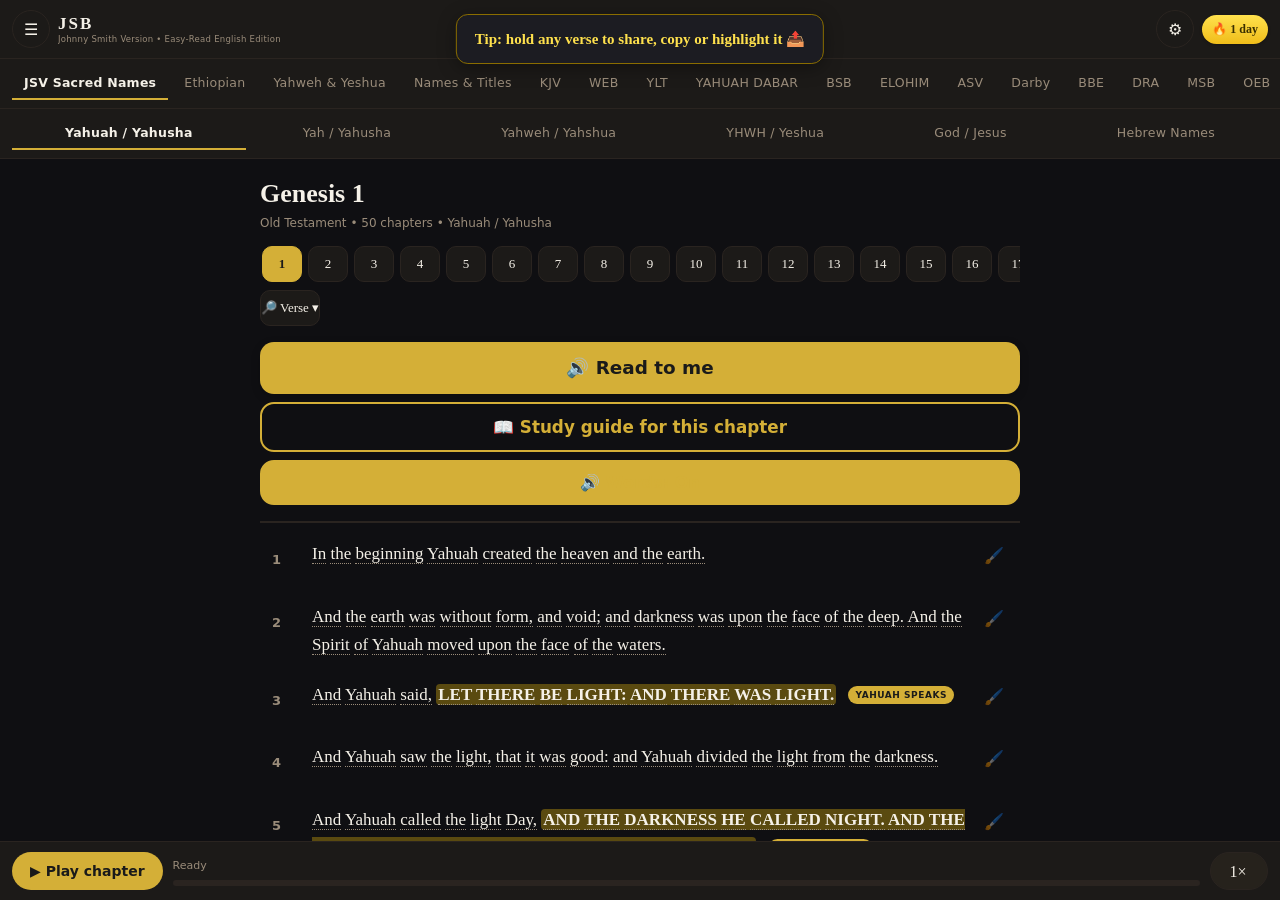
==== index.html @ 3715b771 "Add the God's Holy Word static PWA site. Merge both site halves at the repository root so GitHub Pag" ====
<!DOCTYPE html>
<html lang="en">
<head>
<meta charset="UTF-8">
<meta name="viewport" content="width=device-width,initial-scale=1,maximum-scale=1,user-scalable=no,viewport-fit=cover">
<meta name="apple-mobile-web-app-capable" content="yes">
<meta name="mobile-web-app-capable" content="yes">
<meta name="apple-mobile-web-app-status-bar-style" content="black-translucent">
<meta name="apple-mobile-web-app-title" content="Holy Word">
<meta name="format-detection" content="telephone=no">
<meta name="theme-color" content="#0F0F12">
<link rel="manifest" href="manifest.json">
<link rel="apple-touch-icon" href="apple-touch-icon.png">
<link rel="icon" type="image/png" href="favicon.png">
<title>God's Holy Word</title>
<style>html,body{background:#0F0F12}</style>
<script>try{if(localStorage.getItem('qodesh:theme')==='light'){document.documentElement.style.background='#FFFBF0';}}catch(e){}</script>
<link rel="stylesheet" href="style.css">
<link rel="stylesheet" href="pwa.css">
</head>
<body>
<script>/* GHW v1.7: apply theme before first paint; dark unless the user saved light */try{if(localStorage.getItem('qodesh:theme')!=='light'){document.body.classList.add('dark');}}catch(e){document.body.classList.add('dark');}</script>
<div id="loading"><div class="load-box"><div class="load-logo">GHW</div><div class="load-sub">God's Holy Word</div><div id="load-msg">Loading scriptures…</div></div></div>

<header id="topbar">
  <button id="btn-books" class="hbtn" aria-label="Books">&#9776;</button>
  <div class="brand"><div class="logo" id="brand-logo">JSB</div><div class="tagline" id="brand-tagline">God's Holy Word &bull; Easy-Read English Edition</div></div>
  <button id="btn-settings" class="hbtn" aria-label="Settings">&#9881;</button>
  <span id="streak-badge" class="streak-badge" title="Daily reading streak">&#128293; 0 days</span>
</header>
<nav id="version-tabs" class="name-tabs" aria-label="Bible version">
  <button id="ver-sacred" class="name-tab active" role="tab">JSV Sacred Names</button>
  <button id="ver-ethiopic" class="name-tab" role="tab">Ethiopian</button>
  <button id="ver-yy" class="name-tab" role="tab">Yahweh &amp; Yeshua</button>
  <button id="ver-nt" class="name-tab" role="tab">Names &amp; Titles</button>
  <button id="ver-kjv" class="name-tab" role="tab">KJV</button>
  <button id="ver-web" class="name-tab" role="tab">WEB</button>
  <button id="ver-ylt" class="name-tab" role="tab">YLT</button>
  <button id="ver-ydabar" class="name-tab" role="tab">YAHUAH DABAR</button>
  <button id="ver-bsb" class="name-tab" role="tab">BSB</button>
  <button id="ver-elohim" class="name-tab" role="tab">ELOHIM</button>
  <button id="ver-compare" class="name-tab" role="tab">Compare</button>
  <button id="ver-votd" class="name-tab" role="tab">Verse of the Day</button>
  <button id="ver-notes" class="name-tab" role="tab">&#128221; Notes</button>
</nav>
<nav id="name-tabs" class="name-tabs" aria-label="Divine name rendering"></nav>

<aside id="sidebar">
  <div class="side-head">
    <input id="book-search" type="search" placeholder="Search 94 books…" autocomplete="off">
    <div class="legend" id="legend-row">
      <span class="chip chip-hl">GOLD = <b id="legend-father">Yahuah</b> speaks</span>
      <span class="chip chip-red">RED = words of <b id="legend-son">Yahusha</b></span>
    </div>
    <div class="streak-side"><span id="streak-badge-side">&#128293; 0-day reading streak</span></div>
    <div id="votd-card" class="votd-card" role="button" tabindex="0" title="Tap to open this verse">
      <div class="votd-label">VERSE OF THE DAY</div>
      <div class="votd-ref" id="votd-ref"></div>
      <div class="votd-text" id="votd-text"></div>
    </div>
  </div>
  <div id="book-list"></div>
  <div class="side-foot">God's Holy Word v2.10 &bull; iPhone web app &bull; offline &bull; tap a verse to hear it</div>
</aside>
<div id="scrim"></div>

<aside id="study">
  <div class="study-head">
    <b>&#128214; Study &amp; Notes</b>
    <button id="btn-study-close" class="hbtn">&times;</button>
  </div>
  <div class="study-body">
    <div class="study-nav">
      <button id="btn-study-prev" class="nav-btn">&larr; Prev</button>
      <b id="study-chap-label">Study</b>
      <button id="btn-study-next" class="nav-btn">Next &rarr;</button>
    </div>
    <div id="study-content">
      <div class="study-sec">
        <h3 class="study-h">Matthew Henry Commentary</h3>
        <div id="mh-notes"><p class="muted">Opening study notes…</p></div>
      </div>
      <div class="study-sec">
        <h3 class="study-h">Cross-references</h3>
        <div id="mh-xrefs"></div>
      </div>
    </div>
    <div class="howto">
      <b>How to read</b>
      <ul>
        <li><span class="swatch sw-hl"></span>Gold highlight — the Father speaks directly</li>
        <li><span class="swatch sw-red"></span>Red text — the Son's spoken words</li>
        <li>Tap any verse to hear it read aloud</li>
        <li>Tap <b>&#128266; Words</b> above the chapter, then tap any single word to hear it pronounced</li>
        <li>Tap <b>&#128266; Read to me</b> (or the bottom bar) to play a whole chapter with read-along highlighting</li>
        <li>Switch divine-name rendering anytime above — highlighting is unaffected</li>
      </ul>
    </div>
    <div class="notes">
      <b id="notes-title">My notes</b>
      <button id="notes-share" class="notes-share-btn">&#128228; Share notes</button>
      <textarea id="notes-box" placeholder="Write your insights for this chapter… saved automatically on this device."></textarea>
    </div>
  </div>
</aside>
<aside id="history">
  <div class="study-head">
    <b>&#128197; Reading history</b>
    <button id="btn-history-close" class="hbtn">&times;</button>
  </div>
  <div class="study-body" id="history-body"></div>
</aside>

<main id="reader">
  <div class="chap-head">
    <h1 id="book-title">God's Holy Word</h1>
    <div id="book-sub" class="sub"></div>
    <div id="chapter-chips"></div>
    <button class="verse-jump-btn" id="btn-verse">&#128270; Verse &#9662;</button>
    <button class="read-big" id="btn-read">&#128266; Read to me</button>
    <button class="study-big" id="btn-read-study">&#128214; Study guide for this chapter</button>
    <button class="words-btn" id="btn-words">&#128266; Words: Off</button>
  </div>
  <div id="verses"></div>
  <div class="reader-foot">End of chapter</div>
</main>

<section id="votd-view" class="votd-view hidden" aria-label="Verse of the day">
  <div class="votd-page">
    <div class="votd-label">VERSE OF THE DAY</div>
    <div class="votd-tab-date" id="votdtab-date"></div>
    <div class="votd-tab-ref" id="votdtab-ref"></div>
    <div class="votd-ver-pill" id="votdtab-verpill"></div>
    <div class="votd-tab-verse" id="votdtab-text"></div>
    <button class="read-big" id="btn-votd-chapter">&#128214; Read full chapter</button>
    <div class="votd-tomorrow" id="votdtab-tomorrow"></div>
  </div>
</section>

<section id="notes-view" class="notes-view hidden" aria-label="My notes">
  <div class="notes-page">
    <h2 class="notes-h">&#128396;&#65039; Highlighted verses</h2>
    <div id="notes-hl-list"></div>
    <h2 class="notes-h">&#128221; Chapter notes</h2>
    <div id="notes-note-list"></div>
  </div>
</section>

<div id="audiobar">
  <button id="btn-play" class="play-btn">&#9654; Play chapter</button>
  <button id="btn-pause" class="hbtn hidden" aria-label="Pause or resume">&#10074;&#10074;</button>
  <div class="prog-wrap">
    <div class="prog-meta"><span id="now-reading">Ready</span><span id="verse-pos"></span></div>
    <div class="progress"><div class="progress-fill" id="progress-fill"></div></div>
  </div>
  <select id="rate" class="hselect" aria-label="Playback speed">
    <option value="0.5">0.5&times;</option>
    <option value="0.75">0.75&times;</option>
    <option value="0.8">0.8&times;</option>
    <option value="1" selected>1&times;</option>
    <option value="1.25">1.25&times;</option>
    <option value="1.5">1.5&times;</option>
    <option value="2">2&times;</option>
  </select>
  <button id="btn-stop" class="hbtn hidden">&#9632;</button>
</div>

<div id="streak-toast" class="streak-toast"></div>

<div id="set-sheet" class="sheet-gone" aria-hidden="true">
  <div id="set-card" role="dialog" aria-label="Settings">
    <div id="set-head"><b>&#9881; Settings</b><button id="set-close" aria-label="Close settings">&times;</button></div>
    <div class="set-sec">
      <div class="set-label">Text size</div>
      <div class="set-row">
        <button id="set-font-dec" class="set-btn" aria-label="Smaller text">A&#8722;</button>
        <span id="set-font-sample">Aa</span>
        <button id="set-font-inc" class="set-btn" aria-label="Larger text">A+</button>
      </div>
      <div class="set-hint" id="set-font-val">17px</div>
    </div>
    <div class="set-sec">
      <div class="set-label">Theme</div>
      <div class="set-row">
        <button id="set-theme-light" class="set-chip">Light</button>
        <button id="set-theme-dark" class="set-chip">Dark</button>
      </div>
    </div>
    <div class="set-sec">
      <div class="set-label">Read-to-me speed</div>
      <div class="set-row" id="set-speed-row">
        <button class="set-chip" data-rate="0.5">0.5&times;</button>
        <button class="set-chip" data-rate="0.75">0.75&times;</button>
        <button class="set-chip" data-rate="1">1&times;</button>
        <button class="set-chip" data-rate="1.25">1.25&times;</button>
        <button class="set-chip" data-rate="1.5">1.5&times;</button>
        <button class="set-chip" data-rate="2">2&times;</button>
      </div>
    </div>
    <div class="set-sec" id="set-voice-sec">
      <div class="set-label">Reading voice</div>
      <div class="set-row">
        <select id="set-voice" class="hselect" aria-label="Reading voice"></select>
      </div>
    </div>
    <div class="set-sec">
      <div class="set-label">Tap a word to hear it</div>
      <div class="set-row">
        <button id="set-words" class="set-chip">Off</button>
      </div>
      <div class="set-hint">Tip: long-press a word for its definition. Long-press a verse number to highlight it into your notes.</div>
    </div>
    <div class="set-sec" id="set-bright-sec">
      <div class="set-label">Display brightness <span class="set-hint" id="set-bright-val">100%</span></div>
      <input type="range" id="set-bright" min="10" max="100" value="100" step="1" aria-label="Display brightness">
    </div>
    <div class="set-sec" id="set-awake-sec">
      <div class="set-label">Keep screen awake</div>
      <div class="set-row">
        <button id="set-awake" class="set-chip on">On</button>
      </div>
    </div>
    <div class="set-sec">
      <button id="set-study" class="set-wide">&#128214; Study &amp; notes for this chapter</button>
      <button id="set-history" class="set-wide">&#128197; Reading history</button>
    </div>
    <div class="set-sec">
      <div class="set-label">Bible text credits</div>
      <div class="set-hint">BSB: Berean Standard Bible, public domain.</div>
      <div class="set-hint">ELOHIM: Accurate-Names Edition — WEB text (public domain) with divine names restored from the Hebrew (Open Scriptures Hebrew Bible, CC BY 4.0).</div>
      <div class="set-hint">ASV (1901), Darby (1890), Douay-Rheims (1899), Geneva (1599), JPS (1917), Revised Version (1885), Wycliffe (c. 1395), BBE, Brenton Septuagint (1851), Webster (1833): public domain.</div>
      <div class="set-hint">MSB: Majority Standard Bible, public domain. OEB: Open English Bible, public domain (CC0). WMB: World Messianic Bible, public domain. TCNT: Twentieth Century New Testament, public domain.</div>
      <div class="set-hint">LSV: Literal Standard Version (LSV) &copy; 2020 Covenant Press, used under Creative Commons Attribution-ShareAlike (CC BY-SA).</div>
      <div class="set-hint">Ethiopian (ETH): English of the Ethiopian Orthodox wider canon (93 books including Extra Texts: Gospel of Thomas and Questions of Bartholomew; v2.4 adds a Dead Sea Scrolls section, see below), with 1 Enoch, Jubilees, and the Apostolic Fathers. Standard Christian names (God, Lord, Jesus). Broader-canon books use public-domain English (e.g. R.H. Charles for Enoch/Jubilees); the 66-book core matches the app&rsquo;s Sacred Names edition with names restored to God/Jesus.</div>
      <div class="set-hint">Yahweh &amp; Yeshua (Y&amp;Y, v2.6): the same modernized text as the JSV Sacred Names edition (all 94 books, including Extra Texts and the Dead Sea Scrolls section), with YAHWEH for every reference to the true God (LORD, GOD and God), Lord kept for Lord, and Yeshua for Jesus (v2.7).</div>
      <div class="set-hint">Names &amp; Titles (N&amp;T, v2.8): follows the original languages. YAHWEH where the KJV prints LORD/GOD for the divine Name (YAH in Ps 68:4; Yahweh-Yireh, Yahweh-Nissi, Yahweh-Shalom), titles kept as titles (God, Lord, Most High, Almighty), Yeshua for Jesus; Christ and Messiah unchanged.</div>
      <div class="set-hint">Gospel of Thomas: English by Mark M. Mattison (gospels.net), public domain; 114 sayings (+ prologue). In JSV, Jesus&rarr;Yahusha and divine God&rarr;Yahuah. Listed under Extra Texts (not the traditional Ethiopian closed canon).</div>
      <div class="set-hint">Questions of Bartholomew (Gospel of Bartholomew): English by M. R. James, The Apocryphal New Testament (Oxford, 1924), public domain; 5 chapters. Same JSV name rendering as Thomas. Listed under Extra Texts.</div>
    </div>
    <div class="set-sec" id="dss-credits">
      <div class="set-label">Dead Sea Scrolls credits</div>
      <div class="set-hint"><b>Damascus Document</b> (Cairo Genizah Texts A &amp; B; also called &ldquo;Fragments of a Zadokite Work&rdquo;): English translation by R. H. Charles, in <i>The Apocrypha and Pseudepigrapha of the Old Testament in English</i>, vol. 2 (Oxford: Clarendon Press, 1913), pp. 799&ndash;834. License: public domain (published 1913; translator died 1931). Source scan: archive.org/details/apocryphapseudep02charuoft (marked NOT_IN_COPYRIGHT). Text taken from the scan&rsquo;s OCR and proofread; chapters and verses follow Charles. Archaic English lightly modernized as in the rest of the app; in JSV, God&rarr;Yahuah. &ldquo;[...]&rdquo; marks gaps in the manuscript. The intro note is an app note, not part of the translation.</div>
      <div class="set-hint">Other Qumran writings (Community Rule, War Scroll, Thanksgiving Hymns, Temple Scroll, Habakkuk Pesher, Genesis Apocryphon, Rule of the Congregation, Rule of Blessings, Copper Scroll, Songs of the Sabbath Sacrifice) are not included because no public-domain or openly licensed (CC0 / CC BY / CC BY-SA) English translation could be found; all were discovered after 1947 and the available translations are still under copyright.</div>
    </div>
  </div>
</div>

<div id="def-sheet" class="sheet-gone" aria-hidden="true">
  <div id="def-card" role="dialog" aria-label="Word definition">
    <div id="def-head"><span id="def-word"></span><button id="def-close" aria-label="Close definition">&times;</button></div>
    <div id="def-bible">
      <div id="def-bible-head"></div>
      <div id="def-origin"></div>
      <div id="def-ancient"></div>
      <div id="def-drift"></div>
    </div>
    <div id="def-modern">
      <div id="def-modern-head"></div>
      <div id="def-modern-text"></div>
    </div>
    <button id="def-highlight" class="hl-wide">&#128396;&#65039; Highlight this verse</button>
    <div id="def-src">Definitions: WordNet &bull; Princeton University &bull; Strong's Concordance (public domain)</div>
  </div>
</div>
<div id="hl-sheet" class="sheet-gone" aria-hidden="true">
  <div id="hl-card" role="dialog" aria-label="Highlight verse">
    <div id="hl-head"><b id="hl-title">Highlight verse</b></div>
    <div id="hl-sub">Tap a color below to paint the verse</div>
    <div id="hl-colors">
      <button class="hl-btn" data-c="y" aria-label="Yellow highlight"><span class="hl-swatch hl-sw-y"></span></button>
      <button class="hl-btn" data-c="g" aria-label="Green highlight"><span class="hl-swatch hl-sw-g"></span></button>
      <button class="hl-btn" data-c="p" aria-label="Pink highlight"><span class="hl-swatch hl-sw-p"></span></button>
      <button class="hl-btn" data-c="b" aria-label="Blue highlight"><span class="hl-swatch hl-sw-b"></span></button>
      <button class="hl-btn" data-c="o" aria-label="Orange highlight"><span class="hl-swatch hl-sw-o"></span></button>
    </div>
    <button id="hl-remove" class="hl-wide">Remove highlight</button>
    <button id="hl-share" class="hl-wide">&#128228; Share verse</button>
    <button id="hl-cancel" class="hl-wide">Cancel</button>
    <div class="set-hint">The verse is saved into this chapter's notes.</div>
  </div>
</div>
<button id="sel-cancel" aria-label="Cancel verse selection">&#10005;</button>
<div id="sel-bar" class="sel-gone" role="toolbar" aria-label="Selected verses" aria-hidden="true">
  <div id="sel-info"><b id="sel-ref"></b><span id="sel-count"></span></div>
  <div id="sel-actions">
    <button id="sel-share" class="sel-act"><span class="sel-ic">&#128228;</span>Share</button>
    <button id="sel-image" class="sel-act"><span class="sel-ic">&#128444;&#65039;</span>Image</button>
    <button id="sel-copy" class="sel-act"><span class="sel-ic">&#128203;</span>Copy</button>
    <button id="sel-hl" class="sel-act"><span class="sel-ic">&#128396;&#65039;</span>Highlight</button>
    <button id="sel-note" class="sel-act"><span class="sel-ic">&#128221;</span>Note</button>
    <button id="sel-define" class="sel-act"><span class="sel-ic">&#128214;</span>Define</button>
    <button id="sel-close" class="sel-act" aria-label="Close selection"><span class="sel-ic">&#10005;</span>Close</button>
  </div>
</div>
<div id="card-sheet" class="sheet-gone" aria-hidden="true">
  <div id="card-card" role="dialog" aria-label="Share verse as image">
    <div id="card-head"><b>Verse image</b><span id="card-title"></span></div>
    <div id="card-preview"><img id="card-img" alt="Verse image preview"></div>
    <div id="card-styles">
      <button class="card-style" data-s="midnight"><span class="card-sw cs-midnight"></span>Midnight</button>
      <button class="card-style" data-s="royal"><span class="card-sw cs-royal"></span>Royal</button>
      <button class="card-style" data-s="ember"><span class="card-sw cs-ember"></span>Ember</button>
      <button class="card-style" data-s="forest"><span class="card-sw cs-forest"></span>Forest</button>
      <button class="card-style" data-s="slate"><span class="card-sw cs-slate"></span>Slate</button>
    </div>
    <div id="card-btns">
      <button id="card-share" class="hl-wide card-primary">&#128228; Share image</button>
      <button id="card-save" class="hl-wide">&#11015;&#65039; Save image</button>
      <button id="card-cancel" class="hl-wide">Cancel</button>
    </div>
  </div>
</div>

<div id="verse-sheet" class="sheet-gone" aria-hidden="true">
  <div id="verse-card" role="dialog" aria-label="Jump to verse">
    <div id="verse-head"><b id="verse-title">Verses</b><button id="verse-close" aria-label="Close verse picker">&times;</button></div>
    <div id="verse-grid"></div>
  </div>
</div>

<script src="pwa-shim.js"></script>
<script src="app.js"></script>
<script src="backup.js"></script>
</body>
</html>
---- style.css ----
/* Qodesh — Sacred Name Bible reader */
:root{
  --gold:#D4AF37; --gold-deep:#8a6d1a; --red:#c00000;
  --bg:#FFFBF0; --card:#FFFFFF; --text:#1A1A1A; --muted:#8A7D6B;
  --border:#E8DCC6; --hl-bg:#ffe14d; --chip:#f4efe2;
  --vsize:17px;
}
body.dark{
  --bg:#0F0F12; --card:#1C1A18; --text:#F5F1E8; --muted:#9A8C7A;
  --border:#2A2420; --hl-bg:#5a4a10; --chip:#26221c;
}
*{box-sizing:border-box;margin:0;padding:0;-webkit-tap-highlight-color:transparent}
html,body{height:100%}
body{font-family:Georgia,'Times New Roman',serif;background:var(--bg);color:var(--text);
  line-height:1.75;display:flex;flex-direction:column;overflow:hidden}
button,select,input,textarea{font-family:inherit}

/* ---------- loading ---------- */
#loading{position:fixed;inset:0;background:var(--bg);z-index:200;display:flex;
  align-items:center;justify-content:center}
#loading.gone{display:none}
.load-logo{font-size:34px;letter-spacing:.25em;color:var(--gold-deep);font-weight:bold;text-align:center}
#load-msg{text-align:center;color:var(--muted);margin-top:8px;font-size:14px}

/* ---------- header ---------- */
#topbar{display:flex;align-items:center;gap:8px;padding:10px 12px;
  background:var(--card);border-bottom:1px solid var(--border);flex-shrink:0;z-index:40}
.logo{font-weight:bold;letter-spacing:.12em;font-size:17px;white-space:nowrap}
.logo span{color:var(--gold-deep)}
.hspacer{flex:1}
.hbtn{border:1px solid var(--border);background:var(--card);color:var(--text);
  border-radius:999px;min-width:38px;height:38px;padding:0 10px;font-size:16px;cursor:pointer}
.hbtn:active{transform:scale(.94)}
.hselect{border:1px solid var(--border);background:var(--chip);color:var(--text);
  border-radius:999px;height:38px;padding:0 8px;font-size:12px;cursor:pointer;max-width:150px}
.hidden{display:none!important}

/* ---------- name tabs ---------- */
.name-tabs{display:flex;gap:4px;overflow-x:auto;padding:8px 12px;flex-shrink:0;
  background:var(--card);border-bottom:1px solid var(--border);scrollbar-width:none}
.name-tabs::-webkit-scrollbar{display:none}
.name-tab{flex:1 0 auto;white-space:nowrap;border:0;background:transparent;color:var(--muted);
  font-size:12.5px;padding:8px 12px;cursor:pointer;border-bottom:2px solid transparent;
  font-family:system-ui,sans-serif;letter-spacing:.02em}
.name-tab.active{color:var(--text);font-weight:bold;border-bottom-color:var(--gold)}
.name-tab:active{transform:scale(.96)}

/* ---------- sidebar ---------- */
#sidebar{position:fixed;top:0;bottom:0;left:0;width:320px;max-width:88vw;z-index:60;
  background:var(--card);border-right:1px solid var(--border);display:flex;
  flex-direction:column;transform:translateX(-105%);transition:transform .25s ease}
#sidebar.open{transform:none;box-shadow:0 0 40px rgba(0,0,0,.25)}
.side-head{padding:12px;border-bottom:1px solid var(--border);flex-shrink:0}
#book-search{width:100%;padding:10px 12px;border-radius:10px;font-size:14px;
  border:1px solid var(--border);background:var(--bg);color:var(--text)}
.legend{display:flex;flex-wrap:wrap;gap:6px;margin-top:10px}
.chip{font-size:10px;padding:4px 9px;border-radius:999px;border:1px solid var(--border)}
.chip-hl{background:var(--hl-bg);color:#1a1a1a;border-color:var(--gold)}
.chip-red{background:#fde8e8;color:var(--red);border-color:#f3b6b6}
body.dark .chip-red{background:#2a1214}
#book-list{flex:1;overflow-y:auto;padding:8px}
.sec-title{font-size:10px;letter-spacing:.14em;text-transform:uppercase;
  color:var(--muted);margin:12px 6px 4px;font-family:system-ui,sans-serif}
.book{display:flex;justify-content:space-between;align-items:center;width:100%;
  text-align:left;padding:9px 10px;border:0;border-radius:10px;background:transparent;
  color:var(--text);cursor:pointer;font-size:14px}
.book:hover{background:var(--chip)}
.book.active{background:var(--gold);color:#1a1a1a;font-weight:bold}
.book .chcount{font-size:10px;opacity:.55;font-family:system-ui,sans-serif}
.side-foot{padding:10px;font-size:10px;color:var(--muted);text-align:center;
  border-top:1px solid var(--border);font-family:system-ui,sans-serif}
#scrim{position:fixed;inset:0;background:rgba(0,0,0,.45);z-index:55;display:none}
#scrim.show{display:block}

/* ---------- study panel ---------- */
#study{position:fixed;top:0;bottom:0;right:0;width:360px;max-width:92vw;z-index:60;
  background:var(--card);border-left:1px solid var(--border);display:flex;
  flex-direction:column;transform:translateX(105%);transition:transform .25s ease}
#study.open{transform:none;box-shadow:0 0 40px rgba(0,0,0,.25)}
.study-head{display:flex;justify-content:space-between;align-items:center;
  padding:12px;border-bottom:1px solid var(--border);font-family:system-ui,sans-serif}
.study-body{flex:1;overflow-y:auto;padding:14px;font-family:system-ui,sans-serif;
  font-size:13px;line-height:1.6}
.howto{background:var(--chip);border:1px solid var(--border);border-radius:12px;padding:12px}
.howto ul{margin:8px 0 0 2px;list-style:none}
.howto li{margin:6px 0;display:flex;gap:8px;align-items:baseline}
.swatch{display:inline-block;width:14px;height:14px;border-radius:4px;flex-shrink:0;transform:translateY(2px)}
.sw-hl{background:var(--hl-bg);border:1px solid var(--gold)}
.sw-red{background:transparent;border:2px solid var(--red)}
.notes{margin-top:16px}
#notes-box{width:100%;min-height:220px;margin-top:8px;padding:10px;font-size:13px;
  border:1px solid var(--border);border-radius:10px;background:var(--bg);color:var(--text);resize:vertical}

/* ---------- reader ---------- */
#reader{flex:1;overflow-y:auto;padding:18px 16px 140px;-webkit-overflow-scrolling:touch}
.chap-head{max-width:760px;margin:0 auto 8px;border-bottom:2px solid var(--border);padding-bottom:12px}
#book-title{font-size:26px;line-height:1.3}
.sub{font-family:system-ui,sans-serif;font-size:12px;color:var(--muted);margin-top:2px}
#chapter-chips{display:flex;gap:6px;overflow-x:auto;padding:12px 2px 4px;-webkit-overflow-scrolling:touch}
.chipbtn{flex-shrink:0;min-width:40px;height:36px;border-radius:10px;border:1px solid var(--border);
  background:var(--card);color:var(--text);font-size:13px;cursor:pointer}
.chipbtn.active{background:var(--gold);border-color:var(--gold);color:#1a1a1a;font-weight:bold}
#verses{max-width:760px;margin:0 auto}
.verse{display:flex;gap:10px;padding:9px 10px;margin:4px 0;border-radius:10px;cursor:pointer}
.verse:active{background:var(--chip)}
.verse.speaking{background:var(--chip);outline:2px solid var(--gold)}
/* multi-verse selection mode: visible outline + checkmark on the verse number */
.verse.selected{outline:2px solid var(--gold);outline-offset:-2px;background:var(--chip)}
.verse.selected .vnum{position:relative;color:var(--gold)}
.verse.selected .vnum::after{content:'\2713';position:absolute;top:2px;right:0;
  font-size:11px;font-weight:700;color:var(--gold)}
/* floating cancel chip for selection mode */
#sel-cancel{position:fixed;right:14px;bottom:86px;z-index:96;width:44px;height:44px;
  border-radius:50%;border:2px solid var(--gold);background:var(--card);color:var(--fg);
  font-size:20px;line-height:1;cursor:pointer;display:none;
  box-shadow:0 2px 10px rgba(0,0,0,.35)}
#sel-cancel.show{display:block}
.vnum{font-size:13px;color:var(--muted);min-width:32px;padding:9px 6px 9px 2px;
  font-family:system-ui,sans-serif;flex-shrink:0;font-weight:600}
.vtext{flex:1;font-size:var(--vsize);line-height:1.65}
/* native text selection is disabled everywhere the app's own gestures own the
   touch — it only ever hijacks a long-press with the system Copy/Share menu.
   (The notes textarea stays selectable.) */
#hl-sheet,#def-sheet,#set-sheet,.verse,.vnum,.vtext{-webkit-touch-callout:none;
  -webkit-user-select:none;user-select:none}
.seg-hl{background:var(--hl-bg);border-radius:4px;padding:1px 2px;font-weight:700}
.seg-red{color:var(--red);font-weight:700}
.badge{display:inline-block;font-size:9px;letter-spacing:.06em;font-family:system-ui,sans-serif;
  padding:2px 7px;border-radius:999px;margin-left:8px;vertical-align:2px;white-space:nowrap}
.badge-hl{background:var(--gold);color:#1a1a1a;font-weight:bold}
.badge-red{background:var(--red);color:#fff;font-weight:bold}
.reader-foot{text-align:center;color:var(--muted);font-size:12px;margin:30px 0 10px;
  font-family:system-ui,sans-serif}

/* prominent read-along button in the reader header */
.read-big{display:block;width:100%;margin:12px 0 4px;padding:15px;font-size:1.15em;
  font-weight:bold;border:0;border-radius:14px;background:var(--gold);color:#1a1a1a;
  cursor:pointer;box-shadow:0 3px 10px rgba(0,0,0,.2);font-family:system-ui,sans-serif}
.read-big:active{transform:scale(.98)}

/* prominent study-guide button under the read-along button */
.study-big{display:block;width:100%;margin:8px 0 4px;padding:13px;font-size:1.05em;
  font-weight:bold;border:2px solid var(--gold);border-radius:14px;background:transparent;
  color:var(--gold-deep);cursor:pointer;font-family:system-ui,sans-serif}
body.dark .study-big{color:var(--gold)}
.study-big:active{transform:scale(.98)}

/* tap-a-word pronounce-mode toggle */
.words-btn{display:block;width:100%;margin:8px 0 4px;padding:11px;font-size:1em;
  font-weight:bold;border:2px solid var(--gold);border-radius:14px;background:transparent;
  color:var(--gold-deep);cursor:pointer;font-family:system-ui,sans-serif}
body.dark .words-btn{color:var(--gold)}
.words-btn.active{background:var(--gold);color:#1a1a1a}
.words-btn:active{transform:scale(.98)}

/* tap-a-word mode: words get a subtle dotted underline so the mode is discoverable */
#verses.pronounce .w{border-bottom:1px dotted var(--muted);cursor:pointer}
#verses.pronounce .w:active{background:var(--hl-bg);border-radius:3px}
/* long-press must not trigger text selection / callout */
#verses .w{-webkit-touch-callout:none;-webkit-user-select:none;user-select:none}

/* ---------- word definition bottom sheet ---------- */
#def-sheet{position:fixed;left:0;right:0;top:0;bottom:0;z-index:90;
  background:rgba(0,0,0,.45);display:flex;align-items:flex-end;justify-content:center;
  opacity:1;transition:opacity .18s ease}
#def-sheet.sheet-gone{opacity:0;pointer-events:none}
#def-card{background:var(--card);color:var(--fg);width:100%;max-width:560px;
  max-height:55vh;overflow-y:auto;border-radius:16px 16px 0 0;
  padding:14px 18px calc(18px + env(safe-area-inset-bottom,0px));
  box-shadow:0 -6px 24px rgba(0,0,0,.35);transform:translateY(0);
  transition:transform .18s ease;border-top:1px solid var(--line)}
#def-sheet.sheet-gone #def-card{transform:translateY(24px)}
#def-head{display:flex;align-items:center;justify-content:space-between;margin-bottom:6px}
#def-word{font-size:20px;font-weight:700;text-transform:capitalize}
#def-close{border:1px solid var(--line);background:var(--bg);color:var(--fg);
  width:32px;height:32px;border-radius:50%;font-size:18px;line-height:1;cursor:pointer}
#def-bible{margin:2px 0 12px;padding:10px 12px;border-left:3px solid var(--gold);
  background:rgba(212,175,55,.09);border-radius:0 8px 8px 0}
#def-bible-head{font-size:12.5px;font-weight:700;letter-spacing:.05em;text-transform:uppercase;
  color:var(--gold-deep);margin-bottom:4px}
#def-origin{font-size:12.5px;color:var(--muted);font-style:italic;margin-bottom:6px}
#def-ancient{font-size:16.5px;line-height:1.55;font-weight:600}
#def-drift{font-size:14px;line-height:1.5;margin-top:6px}
#def-modern{margin:0 0 4px}
#def-modern-head{font-size:12px;font-weight:700;letter-spacing:.05em;text-transform:uppercase;
  color:var(--muted);margin-bottom:3px}
#def-modern-text{font-size:13.5px;line-height:1.5;color:var(--muted)}
#def-src{margin-top:10px;font-size:11px;color:var(--muted)}

/* ---------- highlight sheet ---------- */
#hl-sheet{position:fixed;left:0;right:0;top:0;bottom:0;z-index:95;
  background:rgba(0,0,0,.45);display:flex;align-items:flex-end;justify-content:center;
  opacity:1;transition:opacity .18s ease}
#hl-sheet.sheet-gone{opacity:0;pointer-events:none}
#hl-card{background:var(--card);color:var(--fg);width:100%;max-width:560px;
  border-radius:16px 16px 0 0;padding:14px 18px calc(18px + env(safe-area-inset-bottom,0px));
  box-shadow:0 -6px 24px rgba(0,0,0,.35);border-top:1px solid var(--line);
  transform:translateY(0);transition:transform .18s ease}
#hl-sheet.sheet-gone #hl-card{transform:translateY(24px)}
#hl-head{display:flex;align-items:center;justify-content:space-between;margin-bottom:6px;font-size:17px}
#hl-sub{color:var(--muted);font-size:14px;margin:0 0 10px}
#hl-colors{display:flex;gap:12px;margin-bottom:12px}
.hl-btn{flex:1;border:2px solid transparent;background:var(--bg);border-radius:12px;
  padding:8px 0;cursor:pointer;min-height:76px}
.hl-btn.on{border-color:var(--fg)}
.hl-swatch{display:block;width:56px;height:56px;border-radius:50%;margin:0 auto;
  border:1px solid rgba(0,0,0,.18)}
/* brief fade on open so the eye lands on the color circles first.
   Opacity-only on purpose: the old scale pulse moved the buttons under a
   tapping finger on some phones and the tap's click got lost entirely. */
@keyframes hlPulse{0%{opacity:.35}45%{opacity:1}100%{opacity:1}}
#hl-sheet:not(.sheet-gone) #hl-colors{animation:hlPulse .8s ease}
.hl-sw-y{background:#ffe93c}.hl-sw-g{background:#69f0ae}.hl-sw-p{background:#f06292}
.hl-sw-b{background:#82b1ff}.hl-sw-o{background:#ffab40}.hl-sw-q{background:#FFF6BF;border:1px solid #d8c96a}
.hl-wide{display:block;width:100%;margin:6px 0;padding:11px;border-radius:12px;
  border:1px solid var(--line);background:var(--bg);color:var(--fg);font-size:16px;cursor:pointer}
/* verse highlight washes: translucent so they read on light and dark themes */
.verse.hl-y{background:rgba(255,233,60,.38);border-radius:8px}
.verse.hl-g{background:rgba(105,240,174,.32);border-radius:8px}
.verse.hl-p{background:rgba(240,98,146,.30);border-radius:8px}
.verse.hl-b{background:rgba(130,177,255,.32);border-radius:8px}
.verse.hl-o{background:rgba(255,171,64,.35);border-radius:8px}
/* v27 quick highlight: pale yellow, clearly lighter than the divine-speech gold */
.verse.hl-q{background:#FFF6BF;border-radius:8px}
body.dark .verse.hl-q{background:rgba(255,244,180,.20)}
.verse.hl-dragging{background:rgba(255,233,60,.18);border-radius:8px}
/* per-verse highlight button: small and subtle until touched, sits at the verse end */
.vhlbtn{background:none;border:none;opacity:.45;font-size:1em;padding:8px 6px;margin:0;
  cursor:pointer;line-height:1;align-self:flex-start;flex:none;-webkit-tap-highlight-color:transparent}
.vhlbtn:active{opacity:1;transform:scale(1.3)}

/* ---------- reading history drawer ---------- */
#history{position:fixed;top:0;bottom:0;right:0;width:360px;max-width:92vw;z-index:60;
  background:var(--card);border-left:1px solid var(--border);display:flex;
  flex-direction:column;transform:translateX(105%);transition:transform .25s ease}
#history.open{transform:none;box-shadow:0 0 40px rgba(0,0,0,.25)}
.hist-row{display:flex;align-items:center;justify-content:space-between;width:100%;
  padding:11px 12px;margin:0 0 6px;border:1px solid var(--line);border-radius:12px;
  background:var(--bg);color:var(--fg);font-size:16px;cursor:pointer;text-align:left}
.hist-row:active{background:var(--chip)}
.hist-ver{font-size:12px;color:var(--muted);margin-left:8px}
.notes-share-btn{float:right;border:1px solid var(--line);background:var(--chip);
  color:var(--fg);border-radius:10px;padding:5px 10px;font-size:13px;cursor:pointer}

/* ---------- settings sheet ---------- */
#set-sheet{position:fixed;left:0;right:0;top:0;bottom:0;z-index:90;
  background:rgba(0,0,0,.45);display:flex;align-items:flex-end;justify-content:center;
  opacity:1;transition:opacity .18s ease}
#set-sheet.sheet-gone{opacity:0;pointer-events:none}
#set-card{background:var(--card);color:var(--text);width:100%;max-width:560px;
  max-height:82vh;overflow-y:auto;border-radius:16px 16px 0 0;
  padding:14px 18px calc(18px + env(safe-area-inset-bottom,0px));
  box-shadow:0 -6px 24px rgba(0,0,0,.35);transform:translateY(0);
  transition:transform .18s ease;border-top:1px solid var(--border)}
#set-sheet.sheet-gone #set-card{transform:translateY(24px)}
#set-head{display:flex;align-items:center;justify-content:space-between;margin-bottom:4px;font-size:18px}
#set-close{border:1px solid var(--border);background:var(--bg);color:var(--text);
  width:32px;height:32px;border-radius:50%;font-size:18px;line-height:1;cursor:pointer}
.set-sec{padding:10px 0;border-top:1px solid var(--border)}
.set-label{font-size:13px;font-weight:700;letter-spacing:.04em;text-transform:uppercase;color:var(--muted);margin-bottom:8px}
.set-row{display:flex;align-items:center;gap:8px;flex-wrap:wrap}
.set-btn{border:1px solid var(--border);background:var(--bg);color:var(--text);
  border-radius:999px;min-width:52px;height:44px;padding:0 14px;font-size:18px;cursor:pointer}
.set-btn:active{transform:scale(.94)}
.set-chip{border:1px solid var(--border);background:var(--bg);color:var(--text);
  border-radius:999px;min-height:40px;padding:8px 14px;font-size:15px;cursor:pointer}
.set-chip.on{background:var(--gold);border-color:var(--gold);color:#1a1a1a;font-weight:700}
.set-chip:active{transform:scale(.96)}
#set-font-sample{flex:1;text-align:center;font-weight:700;border:1px dashed var(--border);border-radius:10px;padding:6px 4px}
.set-hint{font-size:12px;color:var(--muted);margin-top:6px}
.set-wide{width:100%;border:1px solid var(--border);background:var(--bg);color:var(--text);
  border-radius:12px;padding:14px;font-size:16px;font-weight:700;cursor:pointer}
.set-wide:active{transform:scale(.98)}
#set-bright{width:100%;height:40px;accent-color:var(--gold);cursor:pointer}

/* ---------- JSV branding ---------- */
.brand{display:flex;flex-direction:column;line-height:1.2;white-space:nowrap;min-width:0;flex:1}
.brand .logo{font-size:17px}
.tagline{font-size:8.5px;letter-spacing:.03em;color:var(--muted);font-family:system-ui,sans-serif;overflow:hidden;text-overflow:ellipsis;white-space:nowrap}
.load-sub{font-size:12px;letter-spacing:.2em;color:var(--muted);margin-top:2px;text-align:center}

/* ---------- study commentary ---------- */
.study-nav{display:flex;align-items:center;justify-content:space-between;gap:8px;margin-bottom:12px}
.nav-btn{border:1px solid var(--border);background:var(--chip);color:var(--text);
  border-radius:999px;padding:8px 14px;font-size:12px;cursor:pointer;font-family:system-ui,sans-serif}
.nav-btn:active{transform:scale(.95)}
#study-chap-label{font-size:13px;text-align:center}
.study-sec{margin-bottom:18px}
.study-h{font-size:12px;letter-spacing:.1em;text-transform:uppercase;color:var(--gold-deep);
  border-bottom:1px solid var(--gold);padding-bottom:4px;margin-bottom:10px}
body.dark .study-h{color:var(--gold)}
.mh-note{background:var(--chip);border:1px solid var(--border);border-left:3px solid var(--gold);
  border-radius:10px;padding:10px 12px;margin-bottom:10px}
.mh-range{font-size:11px;font-weight:bold;color:var(--gold-deep);letter-spacing:.05em;margin-bottom:4px}
body.dark .mh-range{color:var(--gold)}
.mh-text{font-size:13px;line-height:1.65}
.mh-text p{margin-bottom:8px}
.xref-group{font-size:12px;padding:7px 10px;margin-bottom:6px;background:var(--chip);
  border:1px solid var(--border);border-radius:8px;color:var(--muted)}
.muted{color:var(--muted);font-size:12px}

/* deep-link verse flash (home-screen widget) */
.verse.jumped{animation:jumpflash 3s ease-out}
@keyframes jumpflash{0%,60%{background:var(--hl-bg);outline:2px solid var(--gold)}100%{background:transparent;outline:none}}

/* ---------- audio bar ---------- */
#audiobar{position:fixed;bottom:0;left:0;right:0;z-index:50;display:flex;gap:10px;
  align-items:center;padding:10px 12px calc(10px + env(safe-area-inset-bottom));
  background:var(--card);border-top:1px solid var(--border)}
.play-btn{border:0;border-radius:999px;background:#1a1a1a;color:#fff;
  padding:11px 18px;font-size:14px;cursor:pointer;white-space:nowrap;font-family:system-ui,sans-serif}
body.dark .play-btn{background:var(--gold);color:#1a1a1a;font-weight:bold}
.play-btn:active{transform:scale(.96)}
.prog-wrap{flex:1;display:flex;flex-direction:column;gap:4px;min-width:0}
.prog-meta{display:flex;justify-content:space-between;font-size:11px;color:var(--muted);
  font-family:system-ui,sans-serif;white-space:nowrap;overflow:hidden}
#now-reading{overflow:hidden;text-overflow:ellipsis}
.progress{height:6px;background:var(--border);border-radius:999px;overflow:hidden}
.progress-fill{height:100%;width:0%;background:var(--gold);transition:width .3s}

/* ---------- streak ---------- */
.streak-badge{font-size:12px;font-weight:700;color:#8a6d00;white-space:nowrap;
  background:linear-gradient(180deg,#ffe14d,#f0bd1a);border-radius:999px;padding:4px 10px;
  box-shadow:0 1px 3px rgba(0,0,0,.25)}
body.dark .streak-badge{color:#3a2f00}
.streak-side{margin-top:8px;text-align:center;font-size:13px;font-weight:700;color:#8a6d00}
body.dark .streak-side{color:#ffd94d}
.votd-card{margin:10px 12px 4px;padding:10px 12px;border:1px solid var(--gold);border-radius:10px;background:var(--card);cursor:pointer}
.votd-label{font-size:10px;letter-spacing:.18em;color:var(--gold-deep);font-weight:700;margin-bottom:2px}
body.dark .votd-label{color:var(--gold)}
.votd-ref{font-size:15px;font-weight:700;color:var(--text);margin-bottom:4px}
.votd-text{font-size:13px;line-height:1.45;color:var(--text);display:-webkit-box;-webkit-line-clamp:3;-webkit-box-orient:vertical;overflow:hidden}
.votd-card:active{transform:scale(.985)}
.streak-toast{position:fixed;left:50%;bottom:76px;transform:translateX(-50%) translateY(20px);
  background:#1c1c22;color:#ffe14d;padding:12px 18px;border-radius:12px;font-size:15px;
  font-weight:600;opacity:0;pointer-events:none;transition:opacity .3s,transform .3s;
  z-index:200;max-width:88vw;text-align:center;box-shadow:0 4px 18px rgba(0,0,0,.35);
  border:1px solid #8a6d00}
.streak-toast.show{opacity:1;transform:translateX(-50%) translateY(0)}

/* one-time coach tip for verse highlighting */
.hl-tip{position:fixed;left:50%;top:14px;transform:translateX(-50%) translateY(-16px);
  background:#1c1c22;color:#ffe14d;padding:11px 18px;border-radius:12px;font-size:15px;
  font-weight:600;opacity:0;pointer-events:none;transition:opacity .3s,transform .3s;
  z-index:200;max-width:88vw;text-align:center;box-shadow:0 4px 18px rgba(0,0,0,.35);
  border:1px solid #8a6d00}
.hl-tip.show{opacity:1;transform:translateX(-50%) translateY(0);pointer-events:auto;cursor:pointer}
.hl-tip.no-touch{pointer-events:none;cursor:default}

/* ---------- verse of the day tab ---------- */
.votd-view{flex:1;overflow-y:auto;padding:30px 20px 140px;-webkit-overflow-scrolling:touch}
.votd-page{max-width:560px;margin:0 auto;text-align:center}
.votd-tab-date{color:var(--muted);font-size:13px;margin:2px 0 14px}
.votd-tab-ref{font-size:26px;font-weight:800;color:var(--text);margin-bottom:10px}
.votd-ver-pill{display:inline-block;font-size:11px;font-weight:800;letter-spacing:.12em;text-transform:uppercase;
  color:#3a2f00;background:linear-gradient(180deg,#ffe14d,#f0bd1a);border-radius:999px;padding:6px 16px;margin-bottom:18px;
  box-shadow:0 1px 3px rgba(0,0,0,.25)}
.votd-tab-verse{font-size:19px;line-height:1.65;color:var(--text);text-align:left;background:var(--card);
  border:1px solid var(--gold);border-radius:14px;padding:20px 18px;margin-bottom:6px}
.votd-tomorrow{margin-top:14px;color:var(--muted);font-size:13.5px;font-style:italic}

/* ---------- compare view ---------- */

.cmp-block{border:1px solid var(--border);border-radius:12px;margin:10px 0;padding:4px 6px 8px;background:var(--card)}
.cmp-block .verse{margin:2px 0}
.cmp-ver{display:flex;gap:8px;padding:6px 10px;border-top:1px dashed var(--border);font-size:14px;line-height:1.55}
.cmp-tag{flex:0 0 auto;font-size:10.5px;font-weight:700;color:var(--gold);text-transform:uppercase;letter-spacing:.04em;padding-top:3px;min-width:74px}
.cmp-text{color:var(--text)}
.cmp-note{padding:10px 12px;margin:8px 0;border-radius:10px;background:var(--chip);color:var(--muted);font-size:13.5px;font-style:italic}
/* ---------- compare version chips ---------- */
.cmp-chips{display:flex;gap:8px;flex-wrap:wrap;align-items:center;margin:4px 0 10px}
.cmp-chip{border:1px solid var(--border);background:var(--card);color:var(--muted);
  border-radius:999px;padding:7px 14px;font-size:13px;font-weight:700;cursor:pointer}
.cmp-chip.on{border-color:var(--gold);color:var(--text);box-shadow:0 0 0 1px var(--gold)}
.cmp-chip.locked{cursor:default;opacity:.85}

/* ---------- notes tab ---------- */
.notes-view{flex:1;overflow-y:auto;padding:24px 16px 140px;-webkit-overflow-scrolling:touch;
  user-select:none;-webkit-user-select:none;-webkit-touch-callout:none}
.notes-page{max-width:640px;margin:0 auto}
.notes-h{font-size:17px;margin:20px 4px 10px;color:var(--text)}
.notes-h:first-child{margin-top:0}
.note-row{display:flex;gap:10px;align-items:flex-start;background:var(--card);
  border:1px solid var(--border);border-radius:12px;padding:12px;margin-bottom:10px;cursor:pointer}
.note-row:active{opacity:.75}
.note-dot{flex:0 0 auto;width:16px;height:16px;border-radius:50%;margin-top:3px}
.note-dot-n{background:transparent;font-size:16px;width:20px;height:20px;margin-top:1px}
.note-main{flex:1;min-width:0}
.note-ref{font-weight:700;font-size:15px;color:var(--text)}
.note-date{font-weight:400;font-size:12.5px;color:var(--muted);margin-left:8px}
.note-text{font-size:14.5px;line-height:1.55;color:var(--text);margin-top:4px}
.note-share{flex:0 0 auto;border:1px solid var(--border);background:var(--bg);color:var(--text);
  border-radius:10px;font-size:17px;padding:8px 10px;cursor:pointer}
.no-share .note-share{display:none}
.note-empty{color:var(--muted);font-size:14.5px;font-style:italic;padding:6px 4px 16px}

/* ---------- v2: verse jump picker ---------- */
.verse-jump-btn{flex-shrink:0;min-width:40px;height:36px;border-radius:10px;border:1px solid var(--border);
  background:var(--card);color:var(--text);font-size:13px;cursor:pointer;margin:4px 0}
.verse-jump-btn:active{transform:scale(.96)}
#verse-sheet{position:fixed;left:0;right:0;top:0;bottom:0;z-index:96;
  background:rgba(0,0,0,.45);display:flex;align-items:flex-end;justify-content:center;
  opacity:1;transition:opacity .18s ease}
#verse-sheet.sheet-gone{opacity:0;pointer-events:none}
#verse-card{background:var(--card);color:var(--fg);width:100%;max-width:560px;
  max-height:60vh;overflow-y:auto;border-radius:16px 16px 0 0;
  padding:14px 18px calc(18px + env(safe-area-inset-bottom,0px));
  box-shadow:0 -6px 24px rgba(0,0,0,.35);transform:translateY(0);
  transition:transform .18s ease;border-top:1px solid var(--line)}
#verse-sheet.sheet-gone #verse-card{transform:translateY(24px)}
#verse-head{display:flex;align-items:center;justify-content:space-between;margin-bottom:10px;font-size:17px}
#verse-close{border:1px solid var(--line);background:var(--bg);color:var(--fg);
  width:32px;height:32px;border-radius:50%;font-size:18px;line-height:1;cursor:pointer}
#verse-grid{display:grid;grid-template-columns:repeat(auto-fill,minmax(44px,1fr));gap:6px}
.vgrid-btn{min-width:44px;height:40px;border-radius:10px;border:1px solid var(--border);
  background:var(--bg);color:var(--text);font-size:14px;cursor:pointer}
.vgrid-btn:active{background:var(--gold);border-color:var(--gold);color:#1a1a1a;font-weight:bold}
.verse.vflash{animation:vflash 1.2s ease}
@keyframes vflash{0%,60%{background:var(--chip);outline:2px solid var(--gold)}100%{background:transparent;outline:none}}

/* ---------- v1.8: verse selection action bar ---------- */
#sel-bar{position:fixed;left:0;right:0;bottom:0;z-index:80;background:var(--card);color:var(--text);
  border-top:2px solid var(--gold);box-shadow:0 -6px 22px rgba(0,0,0,.4);
  padding:8px 8px calc(8px + env(safe-area-inset-bottom,0px));
  transform:translateY(0);transition:transform .18s ease,opacity .18s ease;font-family:system-ui,sans-serif}
#sel-bar.sel-gone{transform:translateY(110%);opacity:0;pointer-events:none}
#sel-info{display:flex;justify-content:space-between;align-items:baseline;gap:8px;padding:0 6px 6px;font-size:13px}
#sel-ref{color:var(--gold);white-space:nowrap;overflow:hidden;text-overflow:ellipsis}
#sel-count{color:var(--muted);font-size:12px;white-space:nowrap}
#sel-actions{display:flex;gap:4px;overflow-x:auto;-webkit-overflow-scrolling:touch}
.sel-act{flex:1 1 0;min-width:46px;display:flex;flex-direction:column;align-items:center;gap:2px;
  padding:7px 6px;border:0;border-radius:12px;background:var(--chip);color:var(--text);
  font-size:11.5px;cursor:pointer;font-family:system-ui,sans-serif}
.sel-act:active{background:var(--gold);color:#1a1a1a}
.sel-ic{font-size:20px;line-height:1.1}
#sel-share{background:var(--gold);color:#1a1a1a;font-weight:600}
#sel-bar,#card-sheet{-webkit-touch-callout:none;-webkit-user-select:none;user-select:none}

/* ---------- v1.8: verse image card sheet ---------- */
#card-sheet{position:fixed;left:0;right:0;top:0;bottom:0;z-index:98;background:rgba(0,0,0,.6);
  display:flex;align-items:flex-end;justify-content:center;opacity:1;transition:opacity .18s ease}
#card-sheet.sheet-gone{opacity:0;pointer-events:none}
#card-card{background:var(--card);color:var(--text);width:100%;max-width:560px;max-height:96vh;overflow-y:auto;
  border-radius:16px 16px 0 0;padding:12px 16px calc(14px + env(safe-area-inset-bottom,0px));
  box-shadow:0 -6px 24px rgba(0,0,0,.45);font-family:system-ui,sans-serif}
#card-head{display:flex;justify-content:space-between;align-items:baseline;gap:8px;margin-bottom:8px;font-size:16px}
#card-title{color:var(--gold);font-size:13px;text-align:right}
#card-preview{display:flex;justify-content:center;margin-bottom:10px}
#card-img{width:auto;max-width:100%;max-height:46vh;aspect-ratio:4/5;border-radius:10px;
  background:#111;box-shadow:0 4px 18px rgba(0,0,0,.45)}
#card-styles{display:flex;gap:6px;overflow-x:auto;margin-bottom:6px}
.card-style{flex:1 0 auto;display:flex;flex-direction:column;align-items:center;gap:4px;padding:6px 4px;
  border:2px solid transparent;border-radius:12px;background:var(--chip);color:var(--text);font-size:11.5px;cursor:pointer}
.card-style.on{border-color:var(--gold)}
.card-sw{display:block;width:34px;height:34px;border-radius:50%;border:1px solid rgba(255,255,255,.25)}
.cs-midnight{background:linear-gradient(160deg,#070b1f,#18204d 55%,#2a1652)}
.cs-royal{background:linear-gradient(160deg,#14061f,#3a1364 55%,#0d0518)}
.cs-ember{background:linear-gradient(160deg,#120804,#46200d 55%,#0b0503)}
.cs-forest{background:linear-gradient(160deg,#03110c,#0f3a2b 55%,#020c08)}
.cs-slate{background:linear-gradient(160deg,#0b0b0e,#24262d 55%,#08080a)}
.card-primary{background:var(--gold) !important;color:#1a1a1a !important;font-weight:600}
---- pwa.css ----
/* iPhone PWA additions */
html{-webkit-text-size-adjust:100%;text-size-adjust:100%;touch-action:manipulation;overscroll-behavior:none}
body{overscroll-behavior:none;-webkit-tap-highlight-color:transparent}
#topbar{padding-top:calc(10px + env(safe-area-inset-top,0px));padding-left:calc(12px + env(safe-area-inset-left,0px));padding-right:calc(12px + env(safe-area-inset-right,0px))}
#reader{padding-left:calc(16px + env(safe-area-inset-left,0px));padding-right:calc(16px + env(safe-area-inset-right,0px));padding-bottom:calc(140px + env(safe-area-inset-bottom,0px))}
.name-tabs{padding-left:calc(12px + env(safe-area-inset-left,0px));padding-right:calc(12px + env(safe-area-inset-right,0px))}
/* hold-for-meaning / hold-to-select: no iOS callout, magnifier or text selection */
#verses,#verses *,.verse,.vnum,.vtext,.w,button,.name-tab,.set-chip{-webkit-touch-callout:none;-webkit-user-select:none;user-select:none}
input,textarea,select{-webkit-user-select:text;user-select:text;font-size:16px!important} /* >=16px: no focus zoom */
#pwa-dim{position:fixed;inset:0;background:#000;opacity:0;pointer-events:none;z-index:2147483646}
#pwa-offline{position:fixed;left:50%;transform:translateX(-50%);bottom:calc(12px + env(safe-area-inset-bottom,0px));z-index:2147483647;background:rgba(20,20,24,.92);color:#f5e6b0;font:13px system-ui,sans-serif;padding:7px 12px;border-radius:14px;pointer-events:none}
select.hselect,#rate{-webkit-appearance:none;appearance:none;background:var(--chip);color:var(--text);padding-right:10px;text-align:center}
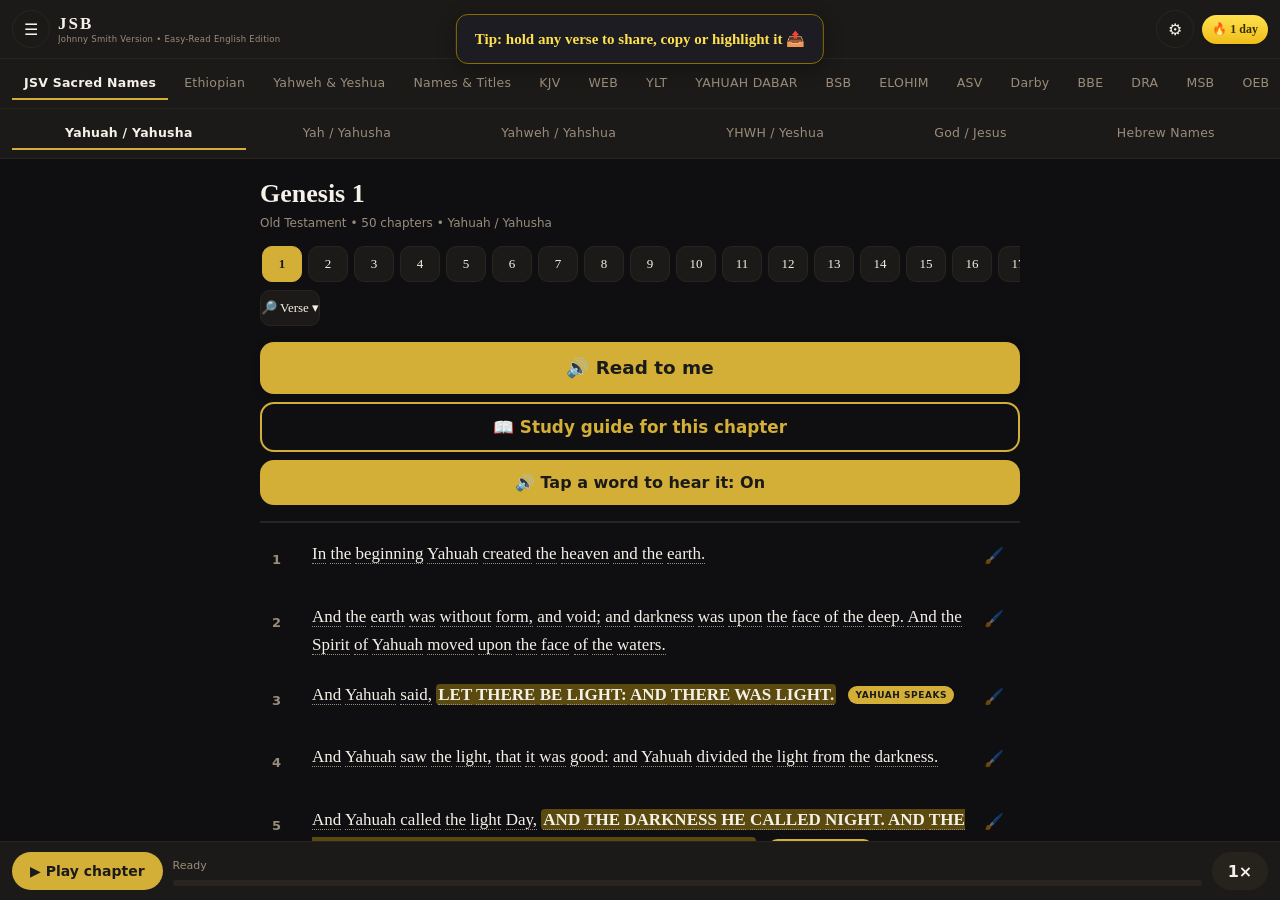
==== commit f393a3e2: "iPhone: whole-UI text size, button fixes Co-authored-by: johnny5games <johnny5games@users.noreply.gi" ====
--- a/index.html
+++ b/index.html
@@ -119,7 +119,7 @@
     <button class="verse-jump-btn" id="btn-verse">&#128270; Verse &#9662;</button>
     <button class="read-big" id="btn-read">&#128266; Read to me</button>
     <button class="study-big" id="btn-read-study">&#128214; Study guide for this chapter</button>
-    <button class="words-btn" id="btn-words">&#128266; Words: Off</button>
+    <button class="words-btn" id="btn-words">&#128266; Tap a word to hear it: Off</button>
   </div>
   <div id="verses"></div>
   <div class="reader-foot">End of chapter</div>
@@ -153,7 +153,17 @@
     <div class="prog-meta"><span id="now-reading">Ready</span><span id="verse-pos"></span></div>
     <div class="progress"><div class="progress-fill" id="progress-fill"></div></div>
   </div>
-  <select id="rate" class="hselect" aria-label="Playback speed">
+  <button id="rate-btn" aria-label="Playback speed" aria-haspopup="true" aria-expanded="false">1&times;</button>
+  <div id="rate-menu" class="hidden" role="menu" aria-label="Playback speed">
+    <button data-rate="0.5" role="menuitem">0.5&times;</button>
+    <button data-rate="0.75" role="menuitem">0.75&times;</button>
+    <button data-rate="0.8" role="menuitem">0.8&times;</button>
+    <button data-rate="1" role="menuitem">1&times;</button>
+    <button data-rate="1.25" role="menuitem">1.25&times;</button>
+    <button data-rate="1.5" role="menuitem">1.5&times;</button>
+    <button data-rate="2" role="menuitem">2&times;</button>
+  </div>
+  <select id="rate" class="hselect" aria-hidden="true" tabindex="-1">
     <option value="0.5">0.5&times;</option>
     <option value="0.75">0.75&times;</option>
     <option value="0.8">0.8&times;</option>
@@ -177,7 +187,7 @@
         <span id="set-font-sample">Aa</span>
         <button id="set-font-inc" class="set-btn" aria-label="Larger text">A+</button>
       </div>
-      <div class="set-hint" id="set-font-val">17px</div>
+      <div class="set-hint" id="set-font-val">120%</div>
     </div>
     <div class="set-sec">
       <div class="set-label">Theme</div>
--- a/style.css
+++ b/style.css
@@ -3,13 +3,14 @@
   --gold:#D4AF37; --gold-deep:#8a6d1a; --red:#c00000;
   --bg:#FFFBF0; --card:#FFFFFF; --text:#1A1A1A; --muted:#8A7D6B;
   --border:#E8DCC6; --hl-bg:#ffe14d; --chip:#f4efe2;
-  --vsize:17px;
+  --vsize:1.0625rem; --ui-scale:1;
 }
 body.dark{
   --bg:#0F0F12; --card:#1C1A18; --text:#F5F1E8; --muted:#9A8C7A;
   --border:#2A2420; --hl-bg:#5a4a10; --chip:#26221c;
 }
 *{box-sizing:border-box;margin:0;padding:0;-webkit-tap-highlight-color:transparent}
+html{font-size:calc(16px * var(--ui-scale,1))}
 html,body{height:100%}
 body{font-family:Georgia,'Times New Roman',serif;background:var(--bg);color:var(--text);
   line-height:1.75;display:flex;flex-direction:column;overflow:hidden}
@@ -19,103 +20,103 @@
 #loading{position:fixed;inset:0;background:var(--bg);z-index:200;display:flex;
   align-items:center;justify-content:center}
 #loading.gone{display:none}
-.load-logo{font-size:34px;letter-spacing:.25em;color:var(--gold-deep);font-weight:bold;text-align:center}
-#load-msg{text-align:center;color:var(--muted);margin-top:8px;font-size:14px}
+.load-logo{font-size:2.125rem;letter-spacing:.25em;color:var(--gold-deep);font-weight:bold;text-align:center}
+#load-msg{text-align:center;color:var(--muted);margin-top:0.5rem;font-size:0.875rem}
 
 /* ---------- header ---------- */
-#topbar{display:flex;align-items:center;gap:8px;padding:10px 12px;
+#topbar{display:flex;align-items:center;gap:0.5rem;padding:0.625rem 0.75rem;
   background:var(--card);border-bottom:1px solid var(--border);flex-shrink:0;z-index:40}
-.logo{font-weight:bold;letter-spacing:.12em;font-size:17px;white-space:nowrap}
+.logo{font-weight:bold;letter-spacing:.12em;font-size:1.0625rem;white-space:nowrap}
 .logo span{color:var(--gold-deep)}
 .hspacer{flex:1}
 .hbtn{border:1px solid var(--border);background:var(--card);color:var(--text);
-  border-radius:999px;min-width:38px;height:38px;padding:0 10px;font-size:16px;cursor:pointer}
+  border-radius:62.4375rem;min-width:2.375rem;height:2.375rem;padding:0 0.625rem;font-size:1rem;cursor:pointer}
 .hbtn:active{transform:scale(.94)}
 .hselect{border:1px solid var(--border);background:var(--chip);color:var(--text);
-  border-radius:999px;height:38px;padding:0 8px;font-size:12px;cursor:pointer;max-width:150px}
+  border-radius:62.4375rem;height:2.375rem;padding:0 0.5rem;font-size:0.75rem;cursor:pointer;max-width:9.375rem}
 .hidden{display:none!important}
 
 /* ---------- name tabs ---------- */
-.name-tabs{display:flex;gap:4px;overflow-x:auto;padding:8px 12px;flex-shrink:0;
+.name-tabs{display:flex;gap:0.25rem;overflow-x:auto;padding:0.5rem 0.75rem;flex-shrink:0;
   background:var(--card);border-bottom:1px solid var(--border);scrollbar-width:none}
 .name-tabs::-webkit-scrollbar{display:none}
 .name-tab{flex:1 0 auto;white-space:nowrap;border:0;background:transparent;color:var(--muted);
-  font-size:12.5px;padding:8px 12px;cursor:pointer;border-bottom:2px solid transparent;
+  font-size:0.7812rem;padding:0.5rem 0.75rem;cursor:pointer;border-bottom:2px solid transparent;
   font-family:system-ui,sans-serif;letter-spacing:.02em}
 .name-tab.active{color:var(--text);font-weight:bold;border-bottom-color:var(--gold)}
 .name-tab:active{transform:scale(.96)}
 
 /* ---------- sidebar ---------- */
-#sidebar{position:fixed;top:0;bottom:0;left:0;width:320px;max-width:88vw;z-index:60;
+#sidebar{position:fixed;top:0;bottom:0;left:0;width:20rem;max-width:88vw;z-index:60;
   background:var(--card);border-right:1px solid var(--border);display:flex;
   flex-direction:column;transform:translateX(-105%);transition:transform .25s ease}
-#sidebar.open{transform:none;box-shadow:0 0 40px rgba(0,0,0,.25)}
-.side-head{padding:12px;border-bottom:1px solid var(--border);flex-shrink:0}
-#book-search{width:100%;padding:10px 12px;border-radius:10px;font-size:14px;
+#sidebar.open{transform:none;box-shadow:0 0 2.5rem rgba(0,0,0,.25)}
+.side-head{padding:0.75rem;border-bottom:1px solid var(--border);flex-shrink:0}
+#book-search{width:100%;padding:0.625rem 0.75rem;border-radius:0.625rem;font-size:0.875rem;
   border:1px solid var(--border);background:var(--bg);color:var(--text)}
-.legend{display:flex;flex-wrap:wrap;gap:6px;margin-top:10px}
-.chip{font-size:10px;padding:4px 9px;border-radius:999px;border:1px solid var(--border)}
+.legend{display:flex;flex-wrap:wrap;gap:0.375rem;margin-top:0.625rem}
+.chip{font-size:0.625rem;padding:0.25rem 0.5625rem;border-radius:62.4375rem;border:1px solid var(--border)}
 .chip-hl{background:var(--hl-bg);color:#1a1a1a;border-color:var(--gold)}
 .chip-red{background:#fde8e8;color:var(--red);border-color:#f3b6b6}
 body.dark .chip-red{background:#2a1214}
-#book-list{flex:1;overflow-y:auto;padding:8px}
-.sec-title{font-size:10px;letter-spacing:.14em;text-transform:uppercase;
-  color:var(--muted);margin:12px 6px 4px;font-family:system-ui,sans-serif}
+#book-list{flex:1;overflow-y:auto;padding:0.5rem}
+.sec-title{font-size:0.625rem;letter-spacing:.14em;text-transform:uppercase;
+  color:var(--muted);margin:0.75rem 0.375rem 0.25rem;font-family:system-ui,sans-serif}
 .book{display:flex;justify-content:space-between;align-items:center;width:100%;
-  text-align:left;padding:9px 10px;border:0;border-radius:10px;background:transparent;
-  color:var(--text);cursor:pointer;font-size:14px}
+  text-align:left;padding:0.5625rem 0.625rem;border:0;border-radius:0.625rem;background:transparent;
+  color:var(--text);cursor:pointer;font-size:0.875rem}
 .book:hover{background:var(--chip)}
 .book.active{background:var(--gold);color:#1a1a1a;font-weight:bold}
-.book .chcount{font-size:10px;opacity:.55;font-family:system-ui,sans-serif}
-.side-foot{padding:10px;font-size:10px;color:var(--muted);text-align:center;
+.book .chcount{font-size:0.625rem;opacity:.55;font-family:system-ui,sans-serif}
+.side-foot{padding:0.625rem;font-size:0.625rem;color:var(--muted);text-align:center;
   border-top:1px solid var(--border);font-family:system-ui,sans-serif}
 #scrim{position:fixed;inset:0;background:rgba(0,0,0,.45);z-index:55;display:none}
 #scrim.show{display:block}
 
 /* ---------- study panel ---------- */
-#study{position:fixed;top:0;bottom:0;right:0;width:360px;max-width:92vw;z-index:60;
+#study{position:fixed;top:0;bottom:0;right:0;width:22.5rem;max-width:92vw;z-index:60;
   background:var(--card);border-left:1px solid var(--border);display:flex;
   flex-direction:column;transform:translateX(105%);transition:transform .25s ease}
-#study.open{transform:none;box-shadow:0 0 40px rgba(0,0,0,.25)}
+#study.open{transform:none;box-shadow:0 0 2.5rem rgba(0,0,0,.25)}
 .study-head{display:flex;justify-content:space-between;align-items:center;
-  padding:12px;border-bottom:1px solid var(--border);font-family:system-ui,sans-serif}
-.study-body{flex:1;overflow-y:auto;padding:14px;font-family:system-ui,sans-serif;
-  font-size:13px;line-height:1.6}
-.howto{background:var(--chip);border:1px solid var(--border);border-radius:12px;padding:12px}
-.howto ul{margin:8px 0 0 2px;list-style:none}
-.howto li{margin:6px 0;display:flex;gap:8px;align-items:baseline}
-.swatch{display:inline-block;width:14px;height:14px;border-radius:4px;flex-shrink:0;transform:translateY(2px)}
+  padding:0.75rem;border-bottom:1px solid var(--border);font-family:system-ui,sans-serif}
+.study-body{flex:1;overflow-y:auto;padding:0.875rem;font-family:system-ui,sans-serif;
+  font-size:0.8125rem;line-height:1.6}
+.howto{background:var(--chip);border:1px solid var(--border);border-radius:0.75rem;padding:0.75rem}
+.howto ul{margin:0.5rem 0 0 2px;list-style:none}
+.howto li{margin:0.375rem 0;display:flex;gap:0.5rem;align-items:baseline}
+.swatch{display:inline-block;width:0.875rem;height:0.875rem;border-radius:0.25rem;flex-shrink:0;transform:translateY(2px)}
 .sw-hl{background:var(--hl-bg);border:1px solid var(--gold)}
 .sw-red{background:transparent;border:2px solid var(--red)}
-.notes{margin-top:16px}
-#notes-box{width:100%;min-height:220px;margin-top:8px;padding:10px;font-size:13px;
-  border:1px solid var(--border);border-radius:10px;background:var(--bg);color:var(--text);resize:vertical}
+.notes{margin-top:1rem}
+#notes-box{width:100%;min-height:13.75rem;margin-top:0.5rem;padding:0.625rem;font-size:0.8125rem;
+  border:1px solid var(--border);border-radius:0.625rem;background:var(--bg);color:var(--text);resize:vertical}
 
 /* ---------- reader ---------- */
-#reader{flex:1;overflow-y:auto;padding:18px 16px 140px;-webkit-overflow-scrolling:touch}
-.chap-head{max-width:760px;margin:0 auto 8px;border-bottom:2px solid var(--border);padding-bottom:12px}
-#book-title{font-size:26px;line-height:1.3}
-.sub{font-family:system-ui,sans-serif;font-size:12px;color:var(--muted);margin-top:2px}
-#chapter-chips{display:flex;gap:6px;overflow-x:auto;padding:12px 2px 4px;-webkit-overflow-scrolling:touch}
-.chipbtn{flex-shrink:0;min-width:40px;height:36px;border-radius:10px;border:1px solid var(--border);
-  background:var(--card);color:var(--text);font-size:13px;cursor:pointer}
+#reader{flex:1;overflow-y:auto;padding:1.125rem 1rem 8.75rem;-webkit-overflow-scrolling:touch}
+.chap-head{max-width:47.5rem;margin:0 auto 0.5rem;border-bottom:2px solid var(--border);padding-bottom:0.75rem}
+#book-title{font-size:1.625rem;line-height:1.3}
+.sub{font-family:system-ui,sans-serif;font-size:0.75rem;color:var(--muted);margin-top:2px}
+#chapter-chips{display:flex;gap:0.375rem;overflow-x:auto;padding:0.75rem 2px 0.25rem;-webkit-overflow-scrolling:touch}
+.chipbtn{flex-shrink:0;min-width:2.5rem;height:2.25rem;border-radius:0.625rem;border:1px solid var(--border);
+  background:var(--card);color:var(--text);font-size:0.8125rem;cursor:pointer}
 .chipbtn.active{background:var(--gold);border-color:var(--gold);color:#1a1a1a;font-weight:bold}
-#verses{max-width:760px;margin:0 auto}
-.verse{display:flex;gap:10px;padding:9px 10px;margin:4px 0;border-radius:10px;cursor:pointer}
+#verses{max-width:47.5rem;margin:0 auto}
+.verse{display:flex;gap:0.625rem;padding:0.5625rem 0.625rem;margin:0.25rem 0;border-radius:0.625rem;cursor:pointer}
 .verse:active{background:var(--chip)}
 .verse.speaking{background:var(--chip);outline:2px solid var(--gold)}
 /* multi-verse selection mode: visible outline + checkmark on the verse number */
 .verse.selected{outline:2px solid var(--gold);outline-offset:-2px;background:var(--chip)}
 .verse.selected .vnum{position:relative;color:var(--gold)}
 .verse.selected .vnum::after{content:'\2713';position:absolute;top:2px;right:0;
-  font-size:11px;font-weight:700;color:var(--gold)}
+  font-size:0.6875rem;font-weight:700;color:var(--gold)}
 /* floating cancel chip for selection mode */
-#sel-cancel{position:fixed;right:14px;bottom:86px;z-index:96;width:44px;height:44px;
+#sel-cancel{position:fixed;right:0.875rem;bottom:5.375rem;z-index:96;width:2.75rem;height:2.75rem;
   border-radius:50%;border:2px solid var(--gold);background:var(--card);color:var(--fg);
-  font-size:20px;line-height:1;cursor:pointer;display:none;
-  box-shadow:0 2px 10px rgba(0,0,0,.35)}
+  font-size:1.25rem;line-height:1;cursor:pointer;display:none;
+  box-shadow:0 2px 0.625rem rgba(0,0,0,.35)}
 #sel-cancel.show{display:block}
-.vnum{font-size:13px;color:var(--muted);min-width:32px;padding:9px 6px 9px 2px;
+.vnum{font-size:0.8125rem;color:var(--muted);min-width:2rem;padding:0.5625rem 0.375rem 0.5625rem 2px;
   font-family:system-ui,sans-serif;flex-shrink:0;font-weight:600}
 .vtext{flex:1;font-size:var(--vsize);line-height:1.65}
 /* native text selection is disabled everywhere the app's own gestures own the
@@ -123,31 +124,31 @@
    (The notes textarea stays selectable.) */
 #hl-sheet,#def-sheet,#set-sheet,.verse,.vnum,.vtext{-webkit-touch-callout:none;
   -webkit-user-select:none;user-select:none}
-.seg-hl{background:var(--hl-bg);border-radius:4px;padding:1px 2px;font-weight:700}
+.seg-hl{background:var(--hl-bg);border-radius:0.25rem;padding:1px 2px;font-weight:700}
 .seg-red{color:var(--red);font-weight:700}
-.badge{display:inline-block;font-size:9px;letter-spacing:.06em;font-family:system-ui,sans-serif;
-  padding:2px 7px;border-radius:999px;margin-left:8px;vertical-align:2px;white-space:nowrap}
+.badge{display:inline-block;font-size:0.5625rem;letter-spacing:.06em;font-family:system-ui,sans-serif;
+  padding:2px 0.4375rem;border-radius:62.4375rem;margin-left:0.5rem;vertical-align:2px;white-space:nowrap}
 .badge-hl{background:var(--gold);color:#1a1a1a;font-weight:bold}
 .badge-red{background:var(--red);color:#fff;font-weight:bold}
-.reader-foot{text-align:center;color:var(--muted);font-size:12px;margin:30px 0 10px;
+.reader-foot{text-align:center;color:var(--muted);font-size:0.75rem;margin:1.875rem 0 0.625rem;
   font-family:system-ui,sans-serif}
 
 /* prominent read-along button in the reader header */
-.read-big{display:block;width:100%;margin:12px 0 4px;padding:15px;font-size:1.15em;
-  font-weight:bold;border:0;border-radius:14px;background:var(--gold);color:#1a1a1a;
-  cursor:pointer;box-shadow:0 3px 10px rgba(0,0,0,.2);font-family:system-ui,sans-serif}
+.read-big{display:block;width:100%;margin:0.75rem 0 0.25rem;padding:0.9375rem;font-size:1.15em;
+  font-weight:bold;border:0;border-radius:0.875rem;background:var(--gold);color:#1a1a1a;
+  cursor:pointer;box-shadow:0 0.1875rem 0.625rem rgba(0,0,0,.2);font-family:system-ui,sans-serif}
 .read-big:active{transform:scale(.98)}
 
 /* prominent study-guide button under the read-along button */
-.study-big{display:block;width:100%;margin:8px 0 4px;padding:13px;font-size:1.05em;
-  font-weight:bold;border:2px solid var(--gold);border-radius:14px;background:transparent;
+.study-big{display:block;width:100%;margin:0.5rem 0 0.25rem;padding:0.8125rem;font-size:1.05em;
+  font-weight:bold;border:2px solid var(--gold);border-radius:0.875rem;background:transparent;
   color:var(--gold-deep);cursor:pointer;font-family:system-ui,sans-serif}
 body.dark .study-big{color:var(--gold)}
 .study-big:active{transform:scale(.98)}
 
 /* tap-a-word pronounce-mode toggle */
-.words-btn{display:block;width:100%;margin:8px 0 4px;padding:11px;font-size:1em;
-  font-weight:bold;border:2px solid var(--gold);border-radius:14px;background:transparent;
+.words-btn{display:block;width:100%;margin:0.5rem 0 0.25rem;padding:0.6875rem;font-size:1em;
+  font-weight:bold;border:2px solid var(--gold);border-radius:0.875rem;background:transparent;
   color:var(--gold-deep);cursor:pointer;font-family:system-ui,sans-serif}
 body.dark .words-btn{color:var(--gold)}
 .words-btn.active{background:var(--gold);color:#1a1a1a}
@@ -155,7 +156,7 @@
 
 /* tap-a-word mode: words get a subtle dotted underline so the mode is discoverable */
 #verses.pronounce .w{border-bottom:1px dotted var(--muted);cursor:pointer}
-#verses.pronounce .w:active{background:var(--hl-bg);border-radius:3px}
+#verses.pronounce .w:active{background:var(--hl-bg);border-radius:0.1875rem}
 /* long-press must not trigger text selection / callout */
 #verses .w{-webkit-touch-callout:none;-webkit-user-select:none;user-select:none}
 
@@ -164,46 +165,46 @@
   background:rgba(0,0,0,.45);display:flex;align-items:flex-end;justify-content:center;
   opacity:1;transition:opacity .18s ease}
 #def-sheet.sheet-gone{opacity:0;pointer-events:none}
-#def-card{background:var(--card);color:var(--fg);width:100%;max-width:560px;
-  max-height:55vh;overflow-y:auto;border-radius:16px 16px 0 0;
-  padding:14px 18px calc(18px + env(safe-area-inset-bottom,0px));
-  box-shadow:0 -6px 24px rgba(0,0,0,.35);transform:translateY(0);
+#def-card{background:var(--card);color:var(--fg);width:100%;max-width:35rem;
+  max-height:55vh;overflow-y:auto;border-radius:1rem 1rem 0 0;
+  padding:0.875rem 1.125rem calc(1.125rem + env(safe-area-inset-bottom,0px));
+  box-shadow:0 -6px 1.5rem rgba(0,0,0,.35);transform:translateY(0);
   transition:transform .18s ease;border-top:1px solid var(--line)}
-#def-sheet.sheet-gone #def-card{transform:translateY(24px)}
-#def-head{display:flex;align-items:center;justify-content:space-between;margin-bottom:6px}
-#def-word{font-size:20px;font-weight:700;text-transform:capitalize}
+#def-sheet.sheet-gone #def-card{transform:translateY(1.5rem)}
+#def-head{display:flex;align-items:center;justify-content:space-between;margin-bottom:0.375rem}
+#def-word{font-size:1.25rem;font-weight:700;text-transform:capitalize}
 #def-close{border:1px solid var(--line);background:var(--bg);color:var(--fg);
-  width:32px;height:32px;border-radius:50%;font-size:18px;line-height:1;cursor:pointer}
-#def-bible{margin:2px 0 12px;padding:10px 12px;border-left:3px solid var(--gold);
-  background:rgba(212,175,55,.09);border-radius:0 8px 8px 0}
-#def-bible-head{font-size:12.5px;font-weight:700;letter-spacing:.05em;text-transform:uppercase;
-  color:var(--gold-deep);margin-bottom:4px}
-#def-origin{font-size:12.5px;color:var(--muted);font-style:italic;margin-bottom:6px}
-#def-ancient{font-size:16.5px;line-height:1.55;font-weight:600}
-#def-drift{font-size:14px;line-height:1.5;margin-top:6px}
-#def-modern{margin:0 0 4px}
-#def-modern-head{font-size:12px;font-weight:700;letter-spacing:.05em;text-transform:uppercase;
-  color:var(--muted);margin-bottom:3px}
-#def-modern-text{font-size:13.5px;line-height:1.5;color:var(--muted)}
-#def-src{margin-top:10px;font-size:11px;color:var(--muted)}
+  width:2rem;height:2rem;border-radius:50%;font-size:1.125rem;line-height:1;cursor:pointer}
+#def-bible{margin:2px 0 0.75rem;padding:0.625rem 0.75rem;border-left:0.1875rem solid var(--gold);
+  background:rgba(212,175,55,.09);border-radius:0 0.5rem 0.5rem 0}
+#def-bible-head{font-size:0.7812rem;font-weight:700;letter-spacing:.05em;text-transform:uppercase;
+  color:var(--gold-deep);margin-bottom:0.25rem}
+#def-origin{font-size:0.7812rem;color:var(--muted);font-style:italic;margin-bottom:0.375rem}
+#def-ancient{font-size:1.0312rem;line-height:1.55;font-weight:600}
+#def-drift{font-size:0.875rem;line-height:1.5;margin-top:0.375rem}
+#def-modern{margin:0 0 0.25rem}
+#def-modern-head{font-size:0.75rem;font-weight:700;letter-spacing:.05em;text-transform:uppercase;
+  color:var(--muted);margin-bottom:0.1875rem}
+#def-modern-text{font-size:0.8438rem;line-height:1.5;color:var(--muted)}
+#def-src{margin-top:0.625rem;font-size:0.6875rem;color:var(--muted)}
 
 /* ---------- highlight sheet ---------- */
 #hl-sheet{position:fixed;left:0;right:0;top:0;bottom:0;z-index:95;
   background:rgba(0,0,0,.45);display:flex;align-items:flex-end;justify-content:center;
   opacity:1;transition:opacity .18s ease}
 #hl-sheet.sheet-gone{opacity:0;pointer-events:none}
-#hl-card{background:var(--card);color:var(--fg);width:100%;max-width:560px;
-  border-radius:16px 16px 0 0;padding:14px 18px calc(18px + env(safe-area-inset-bottom,0px));
-  box-shadow:0 -6px 24px rgba(0,0,0,.35);border-top:1px solid var(--line);
+#hl-card{background:var(--card);color:var(--fg);width:100%;max-width:35rem;
+  border-radius:1rem 1rem 0 0;padding:0.875rem 1.125rem calc(1.125rem + env(safe-area-inset-bottom,0px));
+  box-shadow:0 -6px 1.5rem rgba(0,0,0,.35);border-top:1px solid var(--line);
   transform:translateY(0);transition:transform .18s ease}
-#hl-sheet.sheet-gone #hl-card{transform:translateY(24px)}
-#hl-head{display:flex;align-items:center;justify-content:space-between;margin-bottom:6px;font-size:17px}
-#hl-sub{color:var(--muted);font-size:14px;margin:0 0 10px}
-#hl-colors{display:flex;gap:12px;margin-bottom:12px}
-.hl-btn{flex:1;border:2px solid transparent;background:var(--bg);border-radius:12px;
-  padding:8px 0;cursor:pointer;min-height:76px}
+#hl-sheet.sheet-gone #hl-card{transform:translateY(1.5rem)}
+#hl-head{display:flex;align-items:center;justify-content:space-between;margin-bottom:0.375rem;font-size:1.0625rem}
+#hl-sub{color:var(--muted);font-size:0.875rem;margin:0 0 0.625rem}
+#hl-colors{display:flex;gap:0.75rem;margin-bottom:0.75rem}
+.hl-btn{flex:1;border:2px solid transparent;background:var(--bg);border-radius:0.75rem;
+  padding:0.5rem 0;cursor:pointer;min-height:4.75rem}
 .hl-btn.on{border-color:var(--fg)}
-.hl-swatch{display:block;width:56px;height:56px;border-radius:50%;margin:0 auto;
+.hl-swatch{display:block;width:3.5rem;height:3.5rem;border-radius:50%;margin:0 auto;
   border:1px solid rgba(0,0,0,.18)}
 /* brief fade on open so the eye lands on the color circles first.
    Opacity-only on purpose: the old scale pulse moved the buttons under a
@@ -212,227 +213,227 @@
 #hl-sheet:not(.sheet-gone) #hl-colors{animation:hlPulse .8s ease}
 .hl-sw-y{background:#ffe93c}.hl-sw-g{background:#69f0ae}.hl-sw-p{background:#f06292}
 .hl-sw-b{background:#82b1ff}.hl-sw-o{background:#ffab40}.hl-sw-q{background:#FFF6BF;border:1px solid #d8c96a}
-.hl-wide{display:block;width:100%;margin:6px 0;padding:11px;border-radius:12px;
-  border:1px solid var(--line);background:var(--bg);color:var(--fg);font-size:16px;cursor:pointer}
+.hl-wide{display:block;width:100%;margin:0.375rem 0;padding:0.6875rem;border-radius:0.75rem;
+  border:1px solid var(--line);background:var(--bg);color:var(--fg);font-size:1rem;cursor:pointer}
 /* verse highlight washes: translucent so they read on light and dark themes */
-.verse.hl-y{background:rgba(255,233,60,.38);border-radius:8px}
-.verse.hl-g{background:rgba(105,240,174,.32);border-radius:8px}
-.verse.hl-p{background:rgba(240,98,146,.30);border-radius:8px}
-.verse.hl-b{background:rgba(130,177,255,.32);border-radius:8px}
-.verse.hl-o{background:rgba(255,171,64,.35);border-radius:8px}
+.verse.hl-y{background:rgba(255,233,60,.38);border-radius:0.5rem}
+.verse.hl-g{background:rgba(105,240,174,.32);border-radius:0.5rem}
+.verse.hl-p{background:rgba(240,98,146,.30);border-radius:0.5rem}
+.verse.hl-b{background:rgba(130,177,255,.32);border-radius:0.5rem}
+.verse.hl-o{background:rgba(255,171,64,.35);border-radius:0.5rem}
 /* v27 quick highlight: pale yellow, clearly lighter than the divine-speech gold */
-.verse.hl-q{background:#FFF6BF;border-radius:8px}
+.verse.hl-q{background:#FFF6BF;border-radius:0.5rem}
 body.dark .verse.hl-q{background:rgba(255,244,180,.20)}
-.verse.hl-dragging{background:rgba(255,233,60,.18);border-radius:8px}
+.verse.hl-dragging{background:rgba(255,233,60,.18);border-radius:0.5rem}
 /* per-verse highlight button: small and subtle until touched, sits at the verse end */
-.vhlbtn{background:none;border:none;opacity:.45;font-size:1em;padding:8px 6px;margin:0;
+.vhlbtn{background:none;border:none;opacity:.45;font-size:1em;padding:0.5rem 0.375rem;margin:0;
   cursor:pointer;line-height:1;align-self:flex-start;flex:none;-webkit-tap-highlight-color:transparent}
 .vhlbtn:active{opacity:1;transform:scale(1.3)}
 
 /* ---------- reading history drawer ---------- */
-#history{position:fixed;top:0;bottom:0;right:0;width:360px;max-width:92vw;z-index:60;
+#history{position:fixed;top:0;bottom:0;right:0;width:22.5rem;max-width:92vw;z-index:60;
   background:var(--card);border-left:1px solid var(--border);display:flex;
   flex-direction:column;transform:translateX(105%);transition:transform .25s ease}
-#history.open{transform:none;box-shadow:0 0 40px rgba(0,0,0,.25)}
+#history.open{transform:none;box-shadow:0 0 2.5rem rgba(0,0,0,.25)}
 .hist-row{display:flex;align-items:center;justify-content:space-between;width:100%;
-  padding:11px 12px;margin:0 0 6px;border:1px solid var(--line);border-radius:12px;
-  background:var(--bg);color:var(--fg);font-size:16px;cursor:pointer;text-align:left}
+  padding:0.6875rem 0.75rem;margin:0 0 0.375rem;border:1px solid var(--line);border-radius:0.75rem;
+  background:var(--bg);color:var(--fg);font-size:1rem;cursor:pointer;text-align:left}
 .hist-row:active{background:var(--chip)}
-.hist-ver{font-size:12px;color:var(--muted);margin-left:8px}
+.hist-ver{font-size:0.75rem;color:var(--muted);margin-left:0.5rem}
 .notes-share-btn{float:right;border:1px solid var(--line);background:var(--chip);
-  color:var(--fg);border-radius:10px;padding:5px 10px;font-size:13px;cursor:pointer}
+  color:var(--fg);border-radius:0.625rem;padding:0.3125rem 0.625rem;font-size:0.8125rem;cursor:pointer}
 
 /* ---------- settings sheet ---------- */
 #set-sheet{position:fixed;left:0;right:0;top:0;bottom:0;z-index:90;
   background:rgba(0,0,0,.45);display:flex;align-items:flex-end;justify-content:center;
   opacity:1;transition:opacity .18s ease}
 #set-sheet.sheet-gone{opacity:0;pointer-events:none}
-#set-card{background:var(--card);color:var(--text);width:100%;max-width:560px;
-  max-height:82vh;overflow-y:auto;border-radius:16px 16px 0 0;
-  padding:14px 18px calc(18px + env(safe-area-inset-bottom,0px));
-  box-shadow:0 -6px 24px rgba(0,0,0,.35);transform:translateY(0);
+#set-card{background:var(--card);color:var(--text);width:100%;max-width:35rem;
+  max-height:82vh;overflow-y:auto;border-radius:1rem 1rem 0 0;
+  padding:0.875rem 1.125rem calc(1.125rem + env(safe-area-inset-bottom,0px));
+  box-shadow:0 -6px 1.5rem rgba(0,0,0,.35);transform:translateY(0);
   transition:transform .18s ease;border-top:1px solid var(--border)}
-#set-sheet.sheet-gone #set-card{transform:translateY(24px)}
-#set-head{display:flex;align-items:center;justify-content:space-between;margin-bottom:4px;font-size:18px}
+#set-sheet.sheet-gone #set-card{transform:translateY(1.5rem)}
+#set-head{display:flex;align-items:center;justify-content:space-between;margin-bottom:0.25rem;font-size:1.125rem}
 #set-close{border:1px solid var(--border);background:var(--bg);color:var(--text);
-  width:32px;height:32px;border-radius:50%;font-size:18px;line-height:1;cursor:pointer}
-.set-sec{padding:10px 0;border-top:1px solid var(--border)}
-.set-label{font-size:13px;font-weight:700;letter-spacing:.04em;text-transform:uppercase;color:var(--muted);margin-bottom:8px}
-.set-row{display:flex;align-items:center;gap:8px;flex-wrap:wrap}
+  width:2rem;height:2rem;border-radius:50%;font-size:1.125rem;line-height:1;cursor:pointer}
+.set-sec{padding:0.625rem 0;border-top:1px solid var(--border)}
+.set-label{font-size:0.8125rem;font-weight:700;letter-spacing:.04em;text-transform:uppercase;color:var(--muted);margin-bottom:0.5rem}
+.set-row{display:flex;align-items:center;gap:0.5rem;flex-wrap:wrap}
 .set-btn{border:1px solid var(--border);background:var(--bg);color:var(--text);
-  border-radius:999px;min-width:52px;height:44px;padding:0 14px;font-size:18px;cursor:pointer}
+  border-radius:62.4375rem;min-width:3.25rem;height:2.75rem;padding:0 0.875rem;font-size:1.125rem;cursor:pointer}
 .set-btn:active{transform:scale(.94)}
 .set-chip{border:1px solid var(--border);background:var(--bg);color:var(--text);
-  border-radius:999px;min-height:40px;padding:8px 14px;font-size:15px;cursor:pointer}
+  border-radius:62.4375rem;min-height:2.5rem;padding:0.5rem 0.875rem;font-size:0.9375rem;cursor:pointer}
 .set-chip.on{background:var(--gold);border-color:var(--gold);color:#1a1a1a;font-weight:700}
 .set-chip:active{transform:scale(.96)}
-#set-font-sample{flex:1;text-align:center;font-weight:700;border:1px dashed var(--border);border-radius:10px;padding:6px 4px}
-.set-hint{font-size:12px;color:var(--muted);margin-top:6px}
+#set-font-sample{flex:1;text-align:center;font-weight:700;border:1px dashed var(--border);border-radius:0.625rem;padding:0.375rem 0.25rem}
+.set-hint{font-size:0.75rem;color:var(--muted);margin-top:0.375rem}
 .set-wide{width:100%;border:1px solid var(--border);background:var(--bg);color:var(--text);
-  border-radius:12px;padding:14px;font-size:16px;font-weight:700;cursor:pointer}
+  border-radius:0.75rem;padding:0.875rem;font-size:1rem;font-weight:700;cursor:pointer}
 .set-wide:active{transform:scale(.98)}
-#set-bright{width:100%;height:40px;accent-color:var(--gold);cursor:pointer}
+#set-bright{width:100%;height:2.5rem;accent-color:var(--gold);cursor:pointer}
 
 /* ---------- JSV branding ---------- */
 .brand{display:flex;flex-direction:column;line-height:1.2;white-space:nowrap;min-width:0;flex:1}
-.brand .logo{font-size:17px}
-.tagline{font-size:8.5px;letter-spacing:.03em;color:var(--muted);font-family:system-ui,sans-serif;overflow:hidden;text-overflow:ellipsis;white-space:nowrap}
-.load-sub{font-size:12px;letter-spacing:.2em;color:var(--muted);margin-top:2px;text-align:center}
+.brand .logo{font-size:1.0625rem}
+.tagline{font-size:0.5312rem;letter-spacing:.03em;color:var(--muted);font-family:system-ui,sans-serif;overflow:hidden;text-overflow:ellipsis;white-space:nowrap}
+.load-sub{font-size:0.75rem;letter-spacing:.2em;color:var(--muted);margin-top:2px;text-align:center}
 
 /* ---------- study commentary ---------- */
-.study-nav{display:flex;align-items:center;justify-content:space-between;gap:8px;margin-bottom:12px}
+.study-nav{display:flex;align-items:center;justify-content:space-between;gap:0.5rem;margin-bottom:0.75rem}
 .nav-btn{border:1px solid var(--border);background:var(--chip);color:var(--text);
-  border-radius:999px;padding:8px 14px;font-size:12px;cursor:pointer;font-family:system-ui,sans-serif}
+  border-radius:62.4375rem;padding:0.5rem 0.875rem;font-size:0.75rem;cursor:pointer;font-family:system-ui,sans-serif}
 .nav-btn:active{transform:scale(.95)}
-#study-chap-label{font-size:13px;text-align:center}
-.study-sec{margin-bottom:18px}
-.study-h{font-size:12px;letter-spacing:.1em;text-transform:uppercase;color:var(--gold-deep);
-  border-bottom:1px solid var(--gold);padding-bottom:4px;margin-bottom:10px}
+#study-chap-label{font-size:0.8125rem;text-align:center}
+.study-sec{margin-bottom:1.125rem}
+.study-h{font-size:0.75rem;letter-spacing:.1em;text-transform:uppercase;color:var(--gold-deep);
+  border-bottom:1px solid var(--gold);padding-bottom:0.25rem;margin-bottom:0.625rem}
 body.dark .study-h{color:var(--gold)}
-.mh-note{background:var(--chip);border:1px solid var(--border);border-left:3px solid var(--gold);
-  border-radius:10px;padding:10px 12px;margin-bottom:10px}
-.mh-range{font-size:11px;font-weight:bold;color:var(--gold-deep);letter-spacing:.05em;margin-bottom:4px}
+.mh-note{background:var(--chip);border:1px solid var(--border);border-left:0.1875rem solid var(--gold);
+  border-radius:0.625rem;padding:0.625rem 0.75rem;margin-bottom:0.625rem}
+.mh-range{font-size:0.6875rem;font-weight:bold;color:var(--gold-deep);letter-spacing:.05em;margin-bottom:0.25rem}
 body.dark .mh-range{color:var(--gold)}
-.mh-text{font-size:13px;line-height:1.65}
-.mh-text p{margin-bottom:8px}
-.xref-group{font-size:12px;padding:7px 10px;margin-bottom:6px;background:var(--chip);
-  border:1px solid var(--border);border-radius:8px;color:var(--muted)}
-.muted{color:var(--muted);font-size:12px}
+.mh-text{font-size:0.8125rem;line-height:1.65}
+.mh-text p{margin-bottom:0.5rem}
+.xref-group{font-size:0.75rem;padding:0.4375rem 0.625rem;margin-bottom:0.375rem;background:var(--chip);
+  border:1px solid var(--border);border-radius:0.5rem;color:var(--muted)}
+.muted{color:var(--muted);font-size:0.75rem}
 
 /* deep-link verse flash (home-screen widget) */
 .verse.jumped{animation:jumpflash 3s ease-out}
 @keyframes jumpflash{0%,60%{background:var(--hl-bg);outline:2px solid var(--gold)}100%{background:transparent;outline:none}}
 
 /* ---------- audio bar ---------- */
-#audiobar{position:fixed;bottom:0;left:0;right:0;z-index:50;display:flex;gap:10px;
-  align-items:center;padding:10px 12px calc(10px + env(safe-area-inset-bottom));
+#audiobar{position:fixed;bottom:0;left:0;right:0;z-index:50;display:flex;gap:0.625rem;
+  align-items:center;padding:0.625rem 0.75rem calc(0.625rem + env(safe-area-inset-bottom));
   background:var(--card);border-top:1px solid var(--border)}
-.play-btn{border:0;border-radius:999px;background:#1a1a1a;color:#fff;
-  padding:11px 18px;font-size:14px;cursor:pointer;white-space:nowrap;font-family:system-ui,sans-serif}
+.play-btn{border:0;border-radius:62.4375rem;background:#1a1a1a;color:#fff;
+  padding:0.6875rem 1.125rem;font-size:0.875rem;cursor:pointer;white-space:nowrap;font-family:system-ui,sans-serif}
 body.dark .play-btn{background:var(--gold);color:#1a1a1a;font-weight:bold}
 .play-btn:active{transform:scale(.96)}
-.prog-wrap{flex:1;display:flex;flex-direction:column;gap:4px;min-width:0}
-.prog-meta{display:flex;justify-content:space-between;font-size:11px;color:var(--muted);
+.prog-wrap{flex:1;display:flex;flex-direction:column;gap:0.25rem;min-width:0}
+.prog-meta{display:flex;justify-content:space-between;font-size:0.6875rem;color:var(--muted);
   font-family:system-ui,sans-serif;white-space:nowrap;overflow:hidden}
 #now-reading{overflow:hidden;text-overflow:ellipsis}
-.progress{height:6px;background:var(--border);border-radius:999px;overflow:hidden}
+.progress{height:0.375rem;background:var(--border);border-radius:62.4375rem;overflow:hidden}
 .progress-fill{height:100%;width:0%;background:var(--gold);transition:width .3s}
 
 /* ---------- streak ---------- */
-.streak-badge{font-size:12px;font-weight:700;color:#8a6d00;white-space:nowrap;
-  background:linear-gradient(180deg,#ffe14d,#f0bd1a);border-radius:999px;padding:4px 10px;
-  box-shadow:0 1px 3px rgba(0,0,0,.25)}
+.streak-badge{font-size:0.75rem;font-weight:700;color:#8a6d00;white-space:nowrap;
+  background:linear-gradient(180deg,#ffe14d,#f0bd1a);border-radius:62.4375rem;padding:0.25rem 0.625rem;
+  box-shadow:0 1px 0.1875rem rgba(0,0,0,.25)}
 body.dark .streak-badge{color:#3a2f00}
-.streak-side{margin-top:8px;text-align:center;font-size:13px;font-weight:700;color:#8a6d00}
+.streak-side{margin-top:0.5rem;text-align:center;font-size:0.8125rem;font-weight:700;color:#8a6d00}
 body.dark .streak-side{color:#ffd94d}
-.votd-card{margin:10px 12px 4px;padding:10px 12px;border:1px solid var(--gold);border-radius:10px;background:var(--card);cursor:pointer}
-.votd-label{font-size:10px;letter-spacing:.18em;color:var(--gold-deep);font-weight:700;margin-bottom:2px}
+.votd-card{margin:0.625rem 0.75rem 0.25rem;padding:0.625rem 0.75rem;border:1px solid var(--gold);border-radius:0.625rem;background:var(--card);cursor:pointer}
+.votd-label{font-size:0.625rem;letter-spacing:.18em;color:var(--gold-deep);font-weight:700;margin-bottom:2px}
 body.dark .votd-label{color:var(--gold)}
-.votd-ref{font-size:15px;font-weight:700;color:var(--text);margin-bottom:4px}
-.votd-text{font-size:13px;line-height:1.45;color:var(--text);display:-webkit-box;-webkit-line-clamp:3;-webkit-box-orient:vertical;overflow:hidden}
+.votd-ref{font-size:0.9375rem;font-weight:700;color:var(--text);margin-bottom:0.25rem}
+.votd-text{font-size:0.8125rem;line-height:1.45;color:var(--text);display:-webkit-box;-webkit-line-clamp:3;-webkit-box-orient:vertical;overflow:hidden}
 .votd-card:active{transform:scale(.985)}
-.streak-toast{position:fixed;left:50%;bottom:76px;transform:translateX(-50%) translateY(20px);
-  background:#1c1c22;color:#ffe14d;padding:12px 18px;border-radius:12px;font-size:15px;
+.streak-toast{position:fixed;left:50%;bottom:4.75rem;transform:translateX(-50%) translateY(1.25rem);
+  background:#1c1c22;color:#ffe14d;padding:0.75rem 1.125rem;border-radius:0.75rem;font-size:0.9375rem;
   font-weight:600;opacity:0;pointer-events:none;transition:opacity .3s,transform .3s;
-  z-index:200;max-width:88vw;text-align:center;box-shadow:0 4px 18px rgba(0,0,0,.35);
+  z-index:200;max-width:88vw;text-align:center;box-shadow:0 0.25rem 1.125rem rgba(0,0,0,.35);
   border:1px solid #8a6d00}
 .streak-toast.show{opacity:1;transform:translateX(-50%) translateY(0)}
 
 /* one-time coach tip for verse highlighting */
-.hl-tip{position:fixed;left:50%;top:14px;transform:translateX(-50%) translateY(-16px);
-  background:#1c1c22;color:#ffe14d;padding:11px 18px;border-radius:12px;font-size:15px;
+.hl-tip{position:fixed;left:50%;top:0.875rem;transform:translateX(-50%) translateY(-16px);
+  background:#1c1c22;color:#ffe14d;padding:0.6875rem 1.125rem;border-radius:0.75rem;font-size:0.9375rem;
   font-weight:600;opacity:0;pointer-events:none;transition:opacity .3s,transform .3s;
-  z-index:200;max-width:88vw;text-align:center;box-shadow:0 4px 18px rgba(0,0,0,.35);
+  z-index:200;max-width:88vw;text-align:center;box-shadow:0 0.25rem 1.125rem rgba(0,0,0,.35);
   border:1px solid #8a6d00}
 .hl-tip.show{opacity:1;transform:translateX(-50%) translateY(0);pointer-events:auto;cursor:pointer}
 .hl-tip.no-touch{pointer-events:none;cursor:default}
 
 /* ---------- verse of the day tab ---------- */
-.votd-view{flex:1;overflow-y:auto;padding:30px 20px 140px;-webkit-overflow-scrolling:touch}
-.votd-page{max-width:560px;margin:0 auto;text-align:center}
-.votd-tab-date{color:var(--muted);font-size:13px;margin:2px 0 14px}
-.votd-tab-ref{font-size:26px;font-weight:800;color:var(--text);margin-bottom:10px}
-.votd-ver-pill{display:inline-block;font-size:11px;font-weight:800;letter-spacing:.12em;text-transform:uppercase;
-  color:#3a2f00;background:linear-gradient(180deg,#ffe14d,#f0bd1a);border-radius:999px;padding:6px 16px;margin-bottom:18px;
-  box-shadow:0 1px 3px rgba(0,0,0,.25)}
-.votd-tab-verse{font-size:19px;line-height:1.65;color:var(--text);text-align:left;background:var(--card);
-  border:1px solid var(--gold);border-radius:14px;padding:20px 18px;margin-bottom:6px}
-.votd-tomorrow{margin-top:14px;color:var(--muted);font-size:13.5px;font-style:italic}
+.votd-view{flex:1;overflow-y:auto;padding:1.875rem 1.25rem 8.75rem;-webkit-overflow-scrolling:touch}
+.votd-page{max-width:35rem;margin:0 auto;text-align:center}
+.votd-tab-date{color:var(--muted);font-size:0.8125rem;margin:2px 0 0.875rem}
+.votd-tab-ref{font-size:1.625rem;font-weight:800;color:var(--text);margin-bottom:0.625rem}
+.votd-ver-pill{display:inline-block;font-size:0.6875rem;font-weight:800;letter-spacing:.12em;text-transform:uppercase;
+  color:#3a2f00;background:linear-gradient(180deg,#ffe14d,#f0bd1a);border-radius:62.4375rem;padding:0.375rem 1rem;margin-bottom:1.125rem;
+  box-shadow:0 1px 0.1875rem rgba(0,0,0,.25)}
+.votd-tab-verse{font-size:1.1875rem;line-height:1.65;color:var(--text);text-align:left;background:var(--card);
+  border:1px solid var(--gold);border-radius:0.875rem;padding:1.25rem 1.125rem;margin-bottom:0.375rem}
+.votd-tomorrow{margin-top:0.875rem;color:var(--muted);font-size:0.8438rem;font-style:italic}
 
 /* ---------- compare view ---------- */
 
-.cmp-block{border:1px solid var(--border);border-radius:12px;margin:10px 0;padding:4px 6px 8px;background:var(--card)}
+.cmp-block{border:1px solid var(--border);border-radius:0.75rem;margin:0.625rem 0;padding:0.25rem 0.375rem 0.5rem;background:var(--card)}
 .cmp-block .verse{margin:2px 0}
-.cmp-ver{display:flex;gap:8px;padding:6px 10px;border-top:1px dashed var(--border);font-size:14px;line-height:1.55}
-.cmp-tag{flex:0 0 auto;font-size:10.5px;font-weight:700;color:var(--gold);text-transform:uppercase;letter-spacing:.04em;padding-top:3px;min-width:74px}
+.cmp-ver{display:flex;gap:0.5rem;padding:0.375rem 0.625rem;border-top:1px dashed var(--border);font-size:0.875rem;line-height:1.55}
+.cmp-tag{flex:0 0 auto;font-size:0.6562rem;font-weight:700;color:var(--gold);text-transform:uppercase;letter-spacing:.04em;padding-top:0.1875rem;min-width:4.625rem}
 .cmp-text{color:var(--text)}
-.cmp-note{padding:10px 12px;margin:8px 0;border-radius:10px;background:var(--chip);color:var(--muted);font-size:13.5px;font-style:italic}
+.cmp-note{padding:0.625rem 0.75rem;margin:0.5rem 0;border-radius:0.625rem;background:var(--chip);color:var(--muted);font-size:0.8438rem;font-style:italic}
 /* ---------- compare version chips ---------- */
-.cmp-chips{display:flex;gap:8px;flex-wrap:wrap;align-items:center;margin:4px 0 10px}
+.cmp-chips{display:flex;gap:0.5rem;flex-wrap:wrap;align-items:center;margin:0.25rem 0 0.625rem}
 .cmp-chip{border:1px solid var(--border);background:var(--card);color:var(--muted);
-  border-radius:999px;padding:7px 14px;font-size:13px;font-weight:700;cursor:pointer}
+  border-radius:62.4375rem;padding:0.4375rem 0.875rem;font-size:0.8125rem;font-weight:700;cursor:pointer}
 .cmp-chip.on{border-color:var(--gold);color:var(--text);box-shadow:0 0 0 1px var(--gold)}
 .cmp-chip.locked{cursor:default;opacity:.85}
 
 /* ---------- notes tab ---------- */
-.notes-view{flex:1;overflow-y:auto;padding:24px 16px 140px;-webkit-overflow-scrolling:touch;
+.notes-view{flex:1;overflow-y:auto;padding:1.5rem 1rem 8.75rem;-webkit-overflow-scrolling:touch;
   user-select:none;-webkit-user-select:none;-webkit-touch-callout:none}
-.notes-page{max-width:640px;margin:0 auto}
-.notes-h{font-size:17px;margin:20px 4px 10px;color:var(--text)}
+.notes-page{max-width:40rem;margin:0 auto}
+.notes-h{font-size:1.0625rem;margin:1.25rem 0.25rem 0.625rem;color:var(--text)}
 .notes-h:first-child{margin-top:0}
-.note-row{display:flex;gap:10px;align-items:flex-start;background:var(--card);
-  border:1px solid var(--border);border-radius:12px;padding:12px;margin-bottom:10px;cursor:pointer}
+.note-row{display:flex;gap:0.625rem;align-items:flex-start;background:var(--card);
+  border:1px solid var(--border);border-radius:0.75rem;padding:0.75rem;margin-bottom:0.625rem;cursor:pointer}
 .note-row:active{opacity:.75}
-.note-dot{flex:0 0 auto;width:16px;height:16px;border-radius:50%;margin-top:3px}
-.note-dot-n{background:transparent;font-size:16px;width:20px;height:20px;margin-top:1px}
+.note-dot{flex:0 0 auto;width:1rem;height:1rem;border-radius:50%;margin-top:0.1875rem}
+.note-dot-n{background:transparent;font-size:1rem;width:1.25rem;height:1.25rem;margin-top:1px}
 .note-main{flex:1;min-width:0}
-.note-ref{font-weight:700;font-size:15px;color:var(--text)}
-.note-date{font-weight:400;font-size:12.5px;color:var(--muted);margin-left:8px}
-.note-text{font-size:14.5px;line-height:1.55;color:var(--text);margin-top:4px}
+.note-ref{font-weight:700;font-size:0.9375rem;color:var(--text)}
+.note-date{font-weight:400;font-size:0.7812rem;color:var(--muted);margin-left:0.5rem}
+.note-text{font-size:0.9062rem;line-height:1.55;color:var(--text);margin-top:0.25rem}
 .note-share{flex:0 0 auto;border:1px solid var(--border);background:var(--bg);color:var(--text);
-  border-radius:10px;font-size:17px;padding:8px 10px;cursor:pointer}
+  border-radius:0.625rem;font-size:1.0625rem;padding:0.5rem 0.625rem;cursor:pointer}
 .no-share .note-share{display:none}
-.note-empty{color:var(--muted);font-size:14.5px;font-style:italic;padding:6px 4px 16px}
+.note-empty{color:var(--muted);font-size:0.9062rem;font-style:italic;padding:0.375rem 0.25rem 1rem}
 
 /* ---------- v2: verse jump picker ---------- */
-.verse-jump-btn{flex-shrink:0;min-width:40px;height:36px;border-radius:10px;border:1px solid var(--border);
-  background:var(--card);color:var(--text);font-size:13px;cursor:pointer;margin:4px 0}
+.verse-jump-btn{flex-shrink:0;min-width:2.5rem;height:2.25rem;border-radius:0.625rem;border:1px solid var(--border);
+  background:var(--card);color:var(--text);font-size:0.8125rem;cursor:pointer;margin:0.25rem 0}
 .verse-jump-btn:active{transform:scale(.96)}
 #verse-sheet{position:fixed;left:0;right:0;top:0;bottom:0;z-index:96;
   background:rgba(0,0,0,.45);display:flex;align-items:flex-end;justify-content:center;
   opacity:1;transition:opacity .18s ease}
 #verse-sheet.sheet-gone{opacity:0;pointer-events:none}
-#verse-card{background:var(--card);color:var(--fg);width:100%;max-width:560px;
-  max-height:60vh;overflow-y:auto;border-radius:16px 16px 0 0;
-  padding:14px 18px calc(18px + env(safe-area-inset-bottom,0px));
-  box-shadow:0 -6px 24px rgba(0,0,0,.35);transform:translateY(0);
+#verse-card{background:var(--card);color:var(--fg);width:100%;max-width:35rem;
+  max-height:60vh;overflow-y:auto;border-radius:1rem 1rem 0 0;
+  padding:0.875rem 1.125rem calc(1.125rem + env(safe-area-inset-bottom,0px));
+  box-shadow:0 -6px 1.5rem rgba(0,0,0,.35);transform:translateY(0);
   transition:transform .18s ease;border-top:1px solid var(--line)}
-#verse-sheet.sheet-gone #verse-card{transform:translateY(24px)}
-#verse-head{display:flex;align-items:center;justify-content:space-between;margin-bottom:10px;font-size:17px}
+#verse-sheet.sheet-gone #verse-card{transform:translateY(1.5rem)}
+#verse-head{display:flex;align-items:center;justify-content:space-between;margin-bottom:0.625rem;font-size:1.0625rem}
 #verse-close{border:1px solid var(--line);background:var(--bg);color:var(--fg);
-  width:32px;height:32px;border-radius:50%;font-size:18px;line-height:1;cursor:pointer}
-#verse-grid{display:grid;grid-template-columns:repeat(auto-fill,minmax(44px,1fr));gap:6px}
-.vgrid-btn{min-width:44px;height:40px;border-radius:10px;border:1px solid var(--border);
-  background:var(--bg);color:var(--text);font-size:14px;cursor:pointer}
+  width:2rem;height:2rem;border-radius:50%;font-size:1.125rem;line-height:1;cursor:pointer}
+#verse-grid{display:grid;grid-template-columns:repeat(auto-fill,minmax(2.75rem,1fr));gap:0.375rem}
+.vgrid-btn{min-width:2.75rem;height:2.5rem;border-radius:0.625rem;border:1px solid var(--border);
+  background:var(--bg);color:var(--text);font-size:0.875rem;cursor:pointer}
 .vgrid-btn:active{background:var(--gold);border-color:var(--gold);color:#1a1a1a;font-weight:bold}
 .verse.vflash{animation:vflash 1.2s ease}
 @keyframes vflash{0%,60%{background:var(--chip);outline:2px solid var(--gold)}100%{background:transparent;outline:none}}
 
 /* ---------- v1.8: verse selection action bar ---------- */
 #sel-bar{position:fixed;left:0;right:0;bottom:0;z-index:80;background:var(--card);color:var(--text);
-  border-top:2px solid var(--gold);box-shadow:0 -6px 22px rgba(0,0,0,.4);
-  padding:8px 8px calc(8px + env(safe-area-inset-bottom,0px));
+  border-top:2px solid var(--gold);box-shadow:0 -6px 1.375rem rgba(0,0,0,.4);
+  padding:0.5rem 0.5rem calc(0.5rem + env(safe-area-inset-bottom,0px));
   transform:translateY(0);transition:transform .18s ease,opacity .18s ease;font-family:system-ui,sans-serif}
 #sel-bar.sel-gone{transform:translateY(110%);opacity:0;pointer-events:none}
-#sel-info{display:flex;justify-content:space-between;align-items:baseline;gap:8px;padding:0 6px 6px;font-size:13px}
+#sel-info{display:flex;justify-content:space-between;align-items:baseline;gap:0.5rem;padding:0 0.375rem 0.375rem;font-size:0.8125rem}
 #sel-ref{color:var(--gold);white-space:nowrap;overflow:hidden;text-overflow:ellipsis}
-#sel-count{color:var(--muted);font-size:12px;white-space:nowrap}
-#sel-actions{display:flex;gap:4px;overflow-x:auto;-webkit-overflow-scrolling:touch}
-.sel-act{flex:1 1 0;min-width:46px;display:flex;flex-direction:column;align-items:center;gap:2px;
-  padding:7px 6px;border:0;border-radius:12px;background:var(--chip);color:var(--text);
-  font-size:11.5px;cursor:pointer;font-family:system-ui,sans-serif}
+#sel-count{color:var(--muted);font-size:0.75rem;white-space:nowrap}
+#sel-actions{display:flex;gap:0.25rem;overflow-x:auto;-webkit-overflow-scrolling:touch}
+.sel-act{flex:1 1 0;min-width:2.875rem;display:flex;flex-direction:column;align-items:center;gap:2px;
+  padding:0.4375rem 0.375rem;border:0;border-radius:0.75rem;background:var(--chip);color:var(--text);
+  font-size:0.7188rem;cursor:pointer;font-family:system-ui,sans-serif}
 .sel-act:active{background:var(--gold);color:#1a1a1a}
-.sel-ic{font-size:20px;line-height:1.1}
+.sel-ic{font-size:1.25rem;line-height:1.1}
 #sel-share{background:var(--gold);color:#1a1a1a;font-weight:600}
 #sel-bar,#card-sheet{-webkit-touch-callout:none;-webkit-user-select:none;user-select:none}
 
@@ -440,22 +441,40 @@
 #card-sheet{position:fixed;left:0;right:0;top:0;bottom:0;z-index:98;background:rgba(0,0,0,.6);
   display:flex;align-items:flex-end;justify-content:center;opacity:1;transition:opacity .18s ease}
 #card-sheet.sheet-gone{opacity:0;pointer-events:none}
-#card-card{background:var(--card);color:var(--text);width:100%;max-width:560px;max-height:96vh;overflow-y:auto;
-  border-radius:16px 16px 0 0;padding:12px 16px calc(14px + env(safe-area-inset-bottom,0px));
-  box-shadow:0 -6px 24px rgba(0,0,0,.45);font-family:system-ui,sans-serif}
-#card-head{display:flex;justify-content:space-between;align-items:baseline;gap:8px;margin-bottom:8px;font-size:16px}
-#card-title{color:var(--gold);font-size:13px;text-align:right}
-#card-preview{display:flex;justify-content:center;margin-bottom:10px}
-#card-img{width:auto;max-width:100%;max-height:46vh;aspect-ratio:4/5;border-radius:10px;
-  background:#111;box-shadow:0 4px 18px rgba(0,0,0,.45)}
-#card-styles{display:flex;gap:6px;overflow-x:auto;margin-bottom:6px}
-.card-style{flex:1 0 auto;display:flex;flex-direction:column;align-items:center;gap:4px;padding:6px 4px;
-  border:2px solid transparent;border-radius:12px;background:var(--chip);color:var(--text);font-size:11.5px;cursor:pointer}
+#card-card{background:var(--card);color:var(--text);width:100%;max-width:35rem;max-height:96vh;overflow-y:auto;
+  border-radius:1rem 1rem 0 0;padding:0.75rem 1rem calc(0.875rem + env(safe-area-inset-bottom,0px));
+  box-shadow:0 -6px 1.5rem rgba(0,0,0,.45);font-family:system-ui,sans-serif}
+#card-head{display:flex;justify-content:space-between;align-items:baseline;gap:0.5rem;margin-bottom:0.5rem;font-size:1rem}
+#card-title{color:var(--gold);font-size:0.8125rem;text-align:right}
+#card-preview{display:flex;justify-content:center;margin-bottom:0.625rem}
+#card-img{width:auto;max-width:100%;max-height:46vh;aspect-ratio:4/5;border-radius:0.625rem;
+  background:#111;box-shadow:0 0.25rem 1.125rem rgba(0,0,0,.45)}
+#card-styles{display:flex;gap:0.375rem;overflow-x:auto;margin-bottom:0.375rem}
+.card-style{flex:1 0 auto;display:flex;flex-direction:column;align-items:center;gap:0.25rem;padding:0.375rem 0.25rem;
+  border:2px solid transparent;border-radius:0.75rem;background:var(--chip);color:var(--text);font-size:0.7188rem;cursor:pointer}
 .card-style.on{border-color:var(--gold)}
-.card-sw{display:block;width:34px;height:34px;border-radius:50%;border:1px solid rgba(255,255,255,.25)}
+.card-sw{display:block;width:2.125rem;height:2.125rem;border-radius:50%;border:1px solid rgba(255,255,255,.25)}
 .cs-midnight{background:linear-gradient(160deg,#070b1f,#18204d 55%,#2a1652)}
 .cs-royal{background:linear-gradient(160deg,#14061f,#3a1364 55%,#0d0518)}
 .cs-ember{background:linear-gradient(160deg,#120804,#46200d 55%,#0b0503)}
 .cs-forest{background:linear-gradient(160deg,#03110c,#0f3a2b 55%,#020c08)}
 .cs-slate{background:linear-gradient(160deg,#0b0b0e,#24262d 55%,#08080a)}
 .card-primary{background:var(--gold) !important;color:#1a1a1a !important;font-weight:600}
+
+/* tap-a-word ON in dark mode: dark text on the gold fill (was gold-on-gold = speaker-only button) */
+body.dark .words-btn.active{color:#1a1a1a}
+/* speed menu: styled popover replacing the native select picker */
+#rate{display:none}
+#rate-btn{border:1px solid var(--border);background:var(--chip);color:var(--text);border-radius:999px;
+  height:2.375rem;min-width:3.5rem;padding:0 .75rem;font-size:1rem;font-weight:700;cursor:pointer;font-family:system-ui,sans-serif}
+#rate-menu{position:fixed;right:calc(.75rem + env(safe-area-inset-right,0px));bottom:calc(5.5rem + env(safe-area-inset-bottom,0px));
+  z-index:300;background:var(--card);color:var(--text);border:1px solid var(--border);border-radius:.875rem;
+  box-shadow:0 .5rem 1.5rem rgba(0,0,0,.45);padding:.375rem;display:flex;flex-direction:column;min-width:7rem}
+#rate-menu.hidden{display:none}
+#rate-menu button{background:transparent;color:var(--text);border:none;border-radius:.625rem;padding:.625rem 1rem;
+  font-size:1.0625rem;text-align:left;font-family:system-ui,sans-serif;cursor:pointer}
+#rate-menu button.on{background:var(--gold);color:#1a1a1a;font-weight:700}
+body.dark{color-scheme:dark}
+/* large text sizes: keep the player bar on one screen width */
+.play-btn{flex:0 1 auto;min-width:0;overflow:hidden;text-overflow:ellipsis}
+#rate-btn{flex:0 0 auto}
--- a/pwa.css
+++ b/pwa.css
@@ -1,12 +1,12 @@
 /* iPhone PWA additions */
 html{-webkit-text-size-adjust:100%;text-size-adjust:100%;touch-action:manipulation;overscroll-behavior:none}
 body{overscroll-behavior:none;-webkit-tap-highlight-color:transparent}
-#topbar{padding-top:calc(10px + env(safe-area-inset-top,0px));padding-left:calc(12px + env(safe-area-inset-left,0px));padding-right:calc(12px + env(safe-area-inset-right,0px))}
-#reader{padding-left:calc(16px + env(safe-area-inset-left,0px));padding-right:calc(16px + env(safe-area-inset-right,0px));padding-bottom:calc(140px + env(safe-area-inset-bottom,0px))}
-.name-tabs{padding-left:calc(12px + env(safe-area-inset-left,0px));padding-right:calc(12px + env(safe-area-inset-right,0px))}
+#topbar{padding-top:calc(0.625rem + env(safe-area-inset-top,0px));padding-left:calc(0.75rem + env(safe-area-inset-left,0px));padding-right:calc(0.75rem + env(safe-area-inset-right,0px))}
+#reader{padding-left:calc(1rem + env(safe-area-inset-left,0px));padding-right:calc(1rem + env(safe-area-inset-right,0px));padding-bottom:calc(8.75rem + env(safe-area-inset-bottom,0px))}
+.name-tabs{padding-left:calc(0.75rem + env(safe-area-inset-left,0px));padding-right:calc(0.75rem + env(safe-area-inset-right,0px))}
 /* hold-for-meaning / hold-to-select: no iOS callout, magnifier or text selection */
 #verses,#verses *,.verse,.vnum,.vtext,.w,button,.name-tab,.set-chip{-webkit-touch-callout:none;-webkit-user-select:none;user-select:none}
-input,textarea,select{-webkit-user-select:text;user-select:text;font-size:16px!important} /* >=16px: no focus zoom */
+input,textarea,select{-webkit-user-select:text;user-select:text;font-size:max(16px,1rem)!important} /* never below 16px: no iOS focus zoom */
 #pwa-dim{position:fixed;inset:0;background:#000;opacity:0;pointer-events:none;z-index:2147483646}
-#pwa-offline{position:fixed;left:50%;transform:translateX(-50%);bottom:calc(12px + env(safe-area-inset-bottom,0px));z-index:2147483647;background:rgba(20,20,24,.92);color:#f5e6b0;font:13px system-ui,sans-serif;padding:7px 12px;border-radius:14px;pointer-events:none}
-select.hselect,#rate{-webkit-appearance:none;appearance:none;background:var(--chip);color:var(--text);padding-right:10px;text-align:center}
+#pwa-offline{position:fixed;left:50%;transform:translateX(-50%);bottom:calc(0.75rem + env(safe-area-inset-bottom,0px));z-index:2147483647;background:rgba(20,20,24,.92);color:#f5e6b0;font:0.8125rem system-ui,sans-serif;padding:0.4375rem 0.75rem;border-radius:0.875rem;pointer-events:none}
+select.hselect,#rate{-webkit-appearance:none;appearance:none;background:var(--chip);color:var(--text);padding-right:0.625rem;text-align:center}
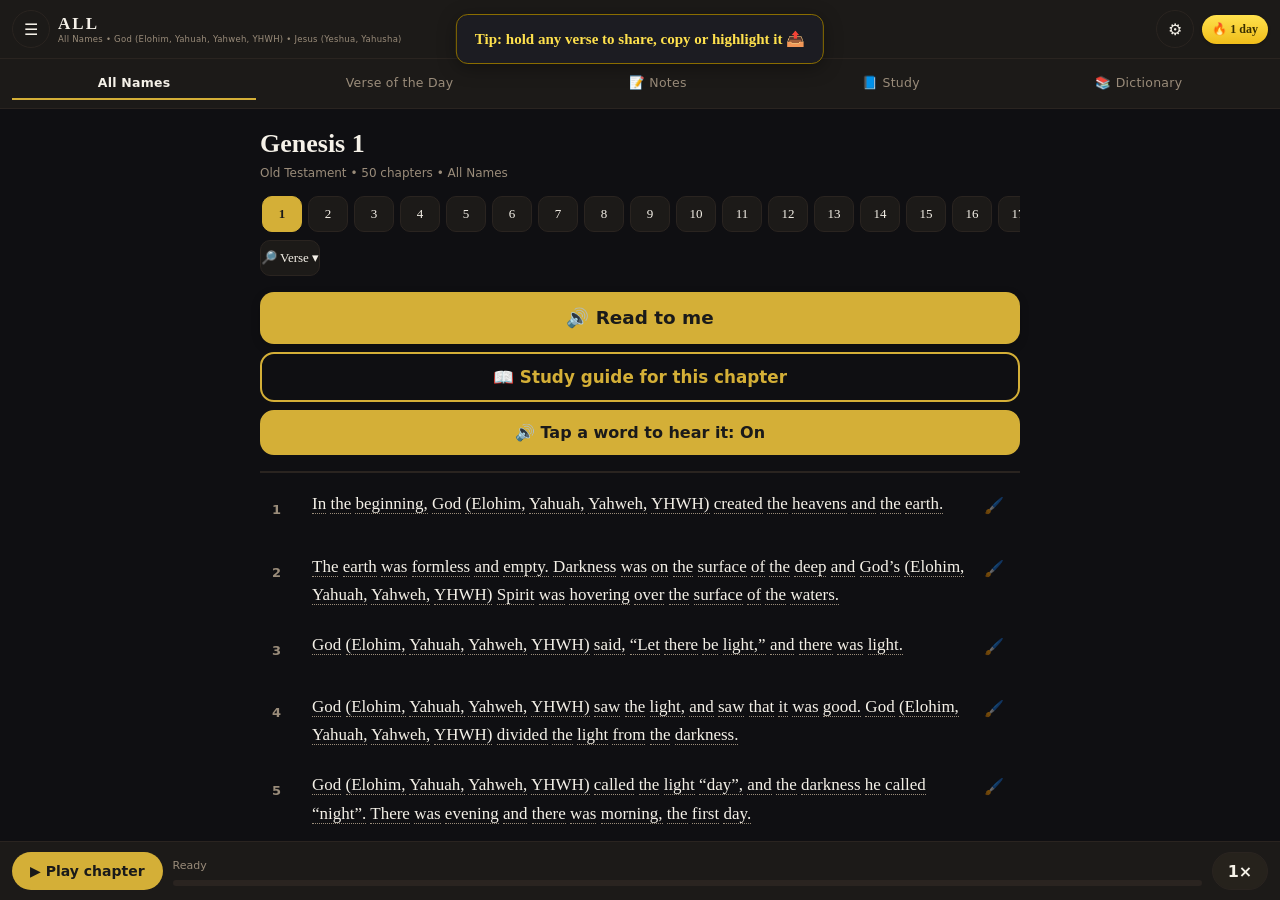
==== commit 05365b94: "God's Holy Word 2.15: All Names only (WEB-based plain English, 99 books)" ====
--- a/index.html
+++ b/index.html
@@ -29,19 +29,11 @@
   <span id="streak-badge" class="streak-badge" title="Daily reading streak">&#128293; 0 days</span>
 </header>
 <nav id="version-tabs" class="name-tabs" aria-label="Bible version">
-  <button id="ver-sacred" class="name-tab active" role="tab">JSV Sacred Names</button>
-  <button id="ver-ethiopic" class="name-tab" role="tab">Ethiopian</button>
-  <button id="ver-yy" class="name-tab" role="tab">Yahweh &amp; Yeshua</button>
-  <button id="ver-nt" class="name-tab" role="tab">Names &amp; Titles</button>
-  <button id="ver-kjv" class="name-tab" role="tab">KJV</button>
-  <button id="ver-web" class="name-tab" role="tab">WEB</button>
-  <button id="ver-ylt" class="name-tab" role="tab">YLT</button>
-  <button id="ver-ydabar" class="name-tab" role="tab">YAHUAH DABAR</button>
-  <button id="ver-bsb" class="name-tab" role="tab">BSB</button>
-  <button id="ver-elohim" class="name-tab" role="tab">ELOHIM</button>
-  <button id="ver-compare" class="name-tab" role="tab">Compare</button>
+  <button id="ver-allnames" class="name-tab active" role="tab">All Names</button>
   <button id="ver-votd" class="name-tab" role="tab">Verse of the Day</button>
   <button id="ver-notes" class="name-tab" role="tab">&#128221; Notes</button>
+  <button id="tab-study" class="name-tab" role="tab">&#128216; Study</button>
+  <button id="tab-dict" class="name-tab" role="tab">&#128218; Dictionary</button>
 </nav>
 <nav id="name-tabs" class="name-tabs" aria-label="Divine name rendering"></nav>
 
@@ -60,7 +52,7 @@
     </div>
   </div>
   <div id="book-list"></div>
-  <div class="side-foot">God's Holy Word v2.10 &bull; iPhone web app &bull; offline &bull; tap a verse to hear it</div>
+  <div class="side-foot">God's Holy Word v2.15 &bull; iPhone web app &bull; offline &bull; tap a verse to hear it</div>
 </aside>
 <div id="scrim"></div>
 
@@ -76,6 +68,10 @@
       <button id="btn-study-next" class="nav-btn">Next &rarr;</button>
     </div>
     <div id="study-content">
+      <div class="study-sec">
+        <h3 class="study-h">&#128216; Chapter Study Guide</h3>
+        <div id="guide-body"><p class="muted">Opening study guide…</p></div>
+      </div>
       <div class="study-sec">
         <h3 class="study-h">Matthew Henry Commentary</h3>
         <div id="mh-notes"><p class="muted">Opening study notes…</p></div>
@@ -103,6 +99,11 @@
     </div>
   </div>
 </aside>
+<aside id="bdict">
+  <div class="study-head"><b>&#128218; Bible Dictionary</b><button id="bd-close" class="hbtn">&times;</button></div>
+  <div class="bd-top"><input id="bd-q" type="search" placeholder="Search names, places, words, H/G numbers…" autocomplete="off"><div id="bd-count" class="muted"></div><div id="bd-az"></div></div>
+  <div class="study-body" id="bd-pane"><div id="bd-list"><p class="muted">Type to search (typos are OK), or tap a letter to browse A–Z.</p></div><div id="bd-entry"></div></div>
+</aside>
 <aside id="history">
   <div class="study-head">
     <b>&#128197; Reading history</b>
@@ -214,6 +215,13 @@
       </div>
     </div>
     <div class="set-sec">
+      <div class="set-label">Read names in parentheses (All Names)</div>
+      <div class="set-row">
+        <button id="set-readnames" class="set-chip on">On</button>
+      </div>
+      <div class="set-hint">On: read-aloud says e.g. &ldquo;God, Elohim, Yahuah, Yahweh, YHWH&rdquo;. Off: it reads just &ldquo;God&rdquo;.</div>
+    </div>
+    <div class="set-sec">
       <div class="set-label">Tap a word to hear it</div>
       <div class="set-row">
         <button id="set-words" class="set-chip">Off</button>
@@ -232,20 +240,14 @@
     </div>
     <div class="set-sec">
       <button id="set-study" class="set-wide">&#128214; Study &amp; notes for this chapter</button>
+      <button id="set-dict" class="set-wide">&#128218; Bible Dictionary (names, places, Hebrew &amp; Greek)</button>
       <button id="set-history" class="set-wide">&#128197; Reading history</button>
     </div>
     <div class="set-sec">
       <div class="set-label">Bible text credits</div>
-      <div class="set-hint">BSB: Berean Standard Bible, public domain.</div>
-      <div class="set-hint">ELOHIM: Accurate-Names Edition — WEB text (public domain) with divine names restored from the Hebrew (Open Scriptures Hebrew Bible, CC BY 4.0).</div>
-      <div class="set-hint">ASV (1901), Darby (1890), Douay-Rheims (1899), Geneva (1599), JPS (1917), Revised Version (1885), Wycliffe (c. 1395), BBE, Brenton Septuagint (1851), Webster (1833): public domain.</div>
-      <div class="set-hint">MSB: Majority Standard Bible, public domain. OEB: Open English Bible, public domain (CC0). WMB: World Messianic Bible, public domain. TCNT: Twentieth Century New Testament, public domain.</div>
-      <div class="set-hint">LSV: Literal Standard Version (LSV) &copy; 2020 Covenant Press, used under Creative Commons Attribution-ShareAlike (CC BY-SA).</div>
-      <div class="set-hint">Ethiopian (ETH): English of the Ethiopian Orthodox wider canon (93 books including Extra Texts: Gospel of Thomas and Questions of Bartholomew; v2.4 adds a Dead Sea Scrolls section, see below), with 1 Enoch, Jubilees, and the Apostolic Fathers. Standard Christian names (God, Lord, Jesus). Broader-canon books use public-domain English (e.g. R.H. Charles for Enoch/Jubilees); the 66-book core matches the app&rsquo;s Sacred Names edition with names restored to God/Jesus.</div>
-      <div class="set-hint">Yahweh &amp; Yeshua (Y&amp;Y, v2.6): the same modernized text as the JSV Sacred Names edition (all 94 books, including Extra Texts and the Dead Sea Scrolls section), with YAHWEH for every reference to the true God (LORD, GOD and God), Lord kept for Lord, and Yeshua for Jesus (v2.7).</div>
-      <div class="set-hint">Names &amp; Titles (N&amp;T, v2.8): follows the original languages. YAHWEH where the KJV prints LORD/GOD for the divine Name (YAH in Ps 68:4; Yahweh-Yireh, Yahweh-Nissi, Yahweh-Shalom), titles kept as titles (God, Lord, Most High, Almighty), Yeshua for Jesus; Christ and Messiah unchanged.</div>
-      <div class="set-hint">Gospel of Thomas: English by Mark M. Mattison (gospels.net), public domain; 114 sayings (+ prologue). In JSV, Jesus&rarr;Yahusha and divine God&rarr;Yahuah. Listed under Extra Texts (not the traditional Ethiopian closed canon).</div>
-      <div class="set-hint">Questions of Bartholomew (Gospel of Bartholomew): English by M. R. James, The Apocryphal New Testament (Oxford, 1924), public domain; 5 chapters. Same JSV name rendering as Thomas. Listed under Extra Texts.</div>
+      <div class="set-hint"><b>All Names Edition (v2.15)</b>: plain modern English from the <b>World English Bible</b> (WEB, public domain; ebible.org eng-web) for all 66 books and for the Apocrypha (1&ndash;2 Esdras, Tobit, Judith, Wisdom, Sirach with its Prologue, Baruch, Letter of Jeremiah, Prayer of Manasseh, Psalm 151, Prayer of Azariah, Susanna, Bel and the Dragon, 1&ndash;4 Maccabees). Every name of God, the Lord and Jesus is followed by the original names in parentheses. Verse numbers follow the KJV (Romans 16:25&ndash;27; four NT verses that WEB leaves out are kept from the KJV-based text).</div>
+      <div class="set-hint">Additions to Esther: WEB for 10:4&ndash;11:1 and 13:8&ndash;14:19; the rest from the KJV 1611 Apocrypha (modernized), because WEB prints these additions inside Greek Esther with different verse divisions. A few Sirach verses absent from WEB are kept from the KJV-based text.</div>
+      <div class="set-hint">Other books, public-domain English, lightly modernized (thee/thou/ye, -eth, &ldquo;it came to pass&rdquo;, etc.): 1 Enoch and Jubilees (R. H. Charles), 2 Enoch, Testaments of the Twelve Patriarchs, 4 Baruch, Ascension of Isaiah, Joseph and Asenath, 1&ndash;2 Clement, the Didache, Shepherd of Hermas, Book of Jasher (1840), Gospel of Thomas (Mark M. Mattison, public domain), Questions of Bartholomew (M. R. James, 1924).</div>
     </div>
     <div class="set-sec" id="dss-credits">
       <div class="set-label">Dead Sea Scrolls credits</div>
@@ -264,12 +266,13 @@
       <div id="def-ancient"></div>
       <div id="def-drift"></div>
     </div>
+    <div id="def-bd" style="display:none"></div>
     <div id="def-modern">
       <div id="def-modern-head"></div>
       <div id="def-modern-text"></div>
     </div>
     <button id="def-highlight" class="hl-wide">&#128396;&#65039; Highlight this verse</button>
-    <div id="def-src">Definitions: WordNet &bull; Princeton University &bull; Strong's Concordance (public domain)</div>
+    <div id="def-src">Definitions: WordNet &bull; Princeton University &bull; Strong's Concordance &bull; Easton's, Smith's &amp; Hitchcock's Bible dictionaries (public domain)</div>
   </div>
 </div>
 <div id="hl-sheet" class="sheet-gone" aria-hidden="true">
--- a/style.css
+++ b/style.css
@@ -478,3 +478,44 @@
 /* large text sizes: keep the player bar on one screen width */
 .play-btn{flex:0 1 auto;min-width:0;overflow:hidden;text-overflow:ellipsis}
 #rate-btn{flex:0 0 auto}
+/* ---------- 2.12 study guide + bible dictionary ---------- */
+#guide-body h4{margin:12px 0 4px;font-size:13px;color:var(--gold-deep)}
+body.dark #guide-body h4,body.dark #bd-pane h4{color:var(--gold)}
+#guide-body p,#bd-pane p{margin:4px 0}
+.g-actions{display:flex;gap:8px;flex-wrap:wrap;margin:6px 0}
+.g-btn{border:1px solid var(--gold);background:transparent;color:var(--text);border-radius:12px;padding:5px 10px;font-size:13px}
+.g-q{font-style:italic;border-left:3px solid var(--gold);padding-left:8px}
+.g-ol{margin:2px 0 2px 18px}.g-ol li{margin:3px 0}
+.g-tags{display:flex;flex-wrap:wrap;gap:6px;margin:4px 0}
+.g-tag{background:var(--chip);border:1px solid var(--border);border-radius:12px;padding:2px 9px;font-size:12px;color:var(--text)}
+.gref{background:none;border:0;border-bottom:1px dotted var(--gold);color:var(--gold-deep);font-weight:bold;padding:0 1px;font-size:inherit}
+body.dark .gref{color:var(--gold)}
+.g-kv{margin:4px 0}.g-x div{margin:2px 0}.g-src{margin-top:12px;font-size:11px}
+#bdict{position:fixed;inset:0;z-index:70;background:var(--card);display:flex;flex-direction:column;transform:translateY(105%);transition:transform .25s ease}
+#bdict.open{transform:none}
+.bd-top{padding:8px 12px;border-bottom:1px solid var(--border);font-family:system-ui,sans-serif}
+#bd-q{width:100%;font-size:16px;padding:9px 12px;border-radius:12px;border:1px solid var(--border);background:var(--bg);color:var(--text)}
+#bd-count{font-size:11px;margin:4px 0}
+#bd-az{display:flex;flex-wrap:wrap;gap:3px}
+#bd-az button{width:26px;height:26px;border:1px solid var(--border);background:var(--chip);color:var(--text);border-radius:6px;font-size:12px;padding:0}
+.bd-row{display:block;width:100%;text-align:left;border:0;border-bottom:1px solid var(--border);background:none;color:var(--text);padding:8px 2px}
+.bd-row b{display:block;font-size:15px}.bd-row span{font-size:12px;color:var(--muted)}
+.bd-w{font-size:24px;margin:8px 0 0}
+.bd-pron{font-size:16px;color:var(--gold-deep);font-weight:bold;margin:2px 0 4px}
+body.dark .bd-pron{color:var(--gold)}
+.bd-strong{background:var(--chip);border:1px solid var(--border);border-radius:10px;padding:8px;margin:6px 0}
+.bd-lemma{font-size:18px}
+#def-bd{border-top:1px solid var(--border);margin-top:8px;padding-top:8px;font-family:system-ui,sans-serif;font-size:13px}
+#def-bd-head{font-weight:bold;color:var(--gold-deep)}
+body.dark #def-bd-head{color:var(--gold)}
+
+/* ---------- 2.13 tap-a-word look-up chip ---------- */
+#lookup-chip{position:fixed;left:50%;bottom:86px;transform:translate(-50%,30px);opacity:0;pointer-events:none;z-index:60;
+ background:#1d2347;color:#fff;border:1px solid #E6C35C;border-radius:22px;padding:10px 16px;font-size:15px;box-shadow:0 6px 18px rgba(0,0,0,.35);
+ transition:opacity .2s,transform .2s;max-width:92vw;white-space:nowrap;overflow:hidden;text-overflow:ellipsis}
+#lookup-chip.show{opacity:1;transform:translate(-50%,0);pointer-events:auto}
+#lookup-chip .muted{color:#c9cbe0;font-size:12px;margin-left:6px}
+.vs-hit{display:block;text-align:left;white-space:normal;line-height:1.35}
+.vs-hit small{opacity:.8;font-size:12px}
+/* 2.13: active Words button was gold-on-gold in dark mode (label invisible) */
+body.dark .words-btn.active{color:#1a1a1a}
